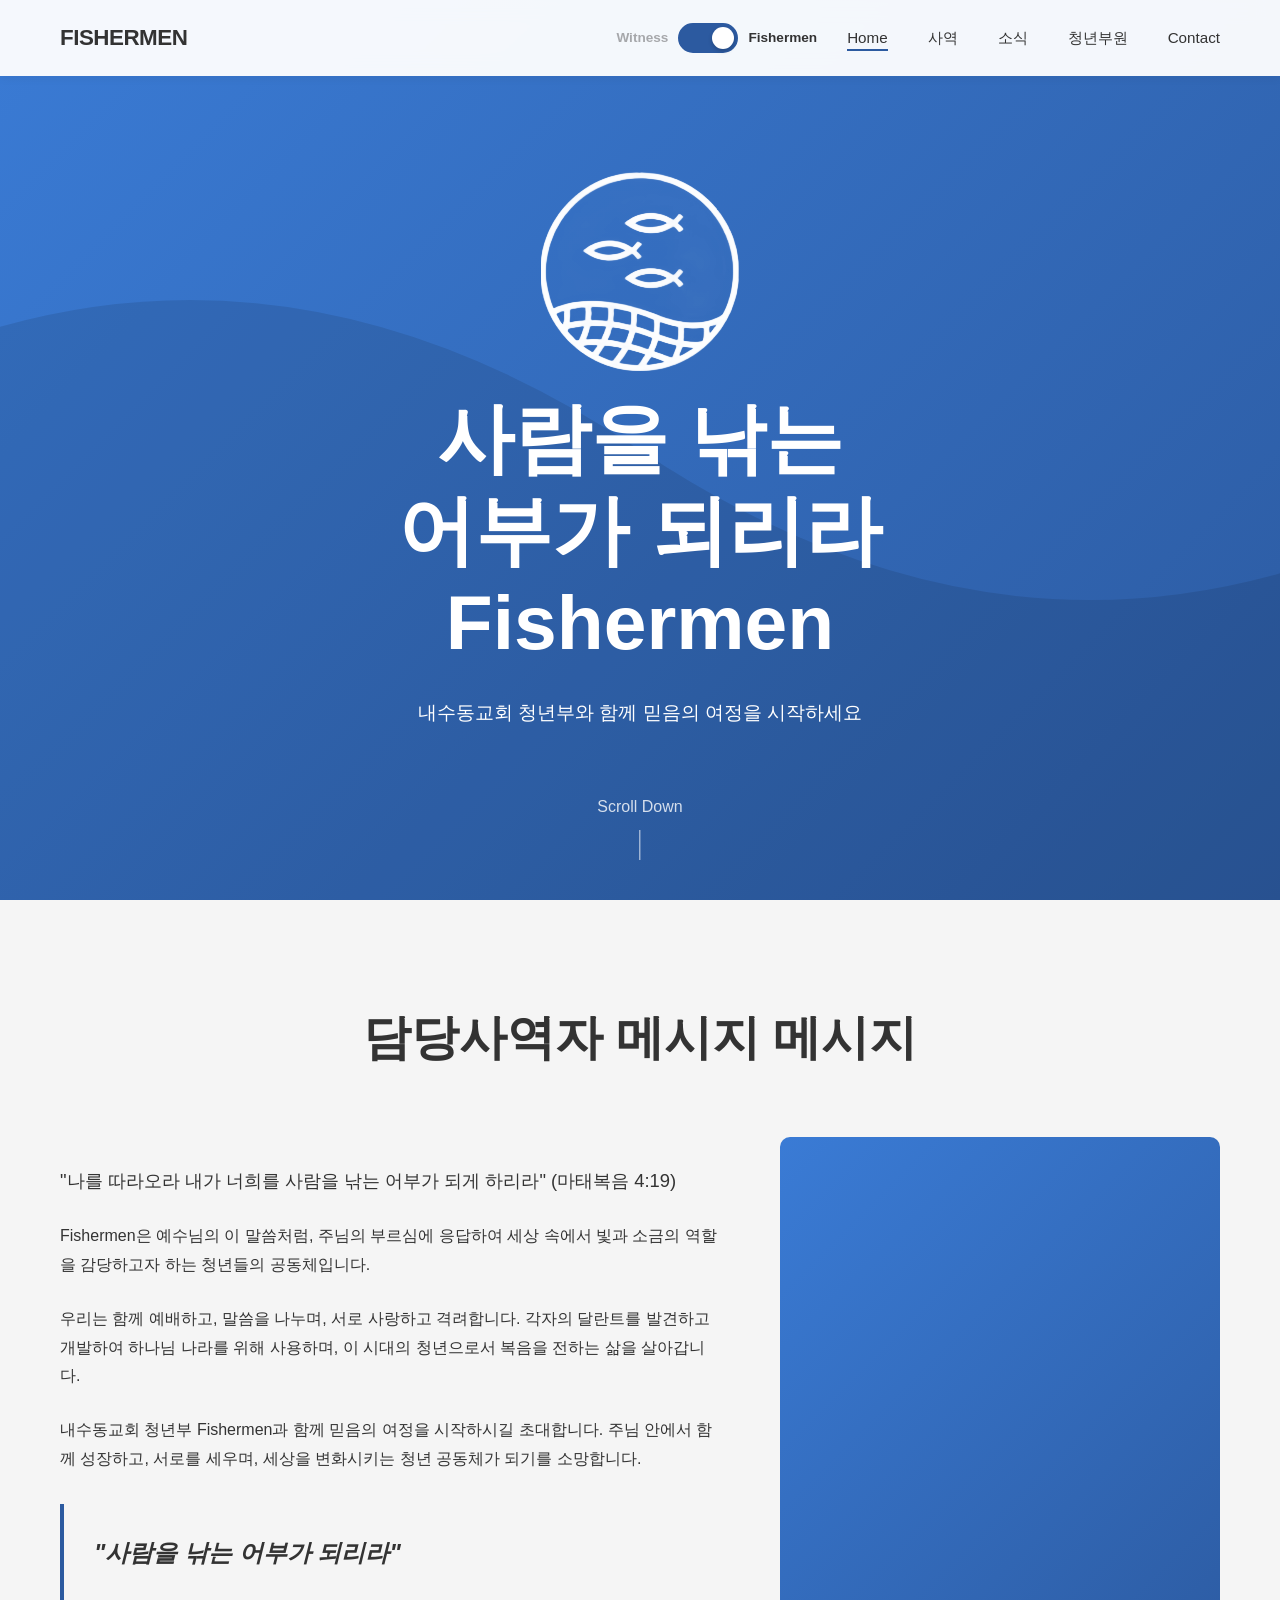
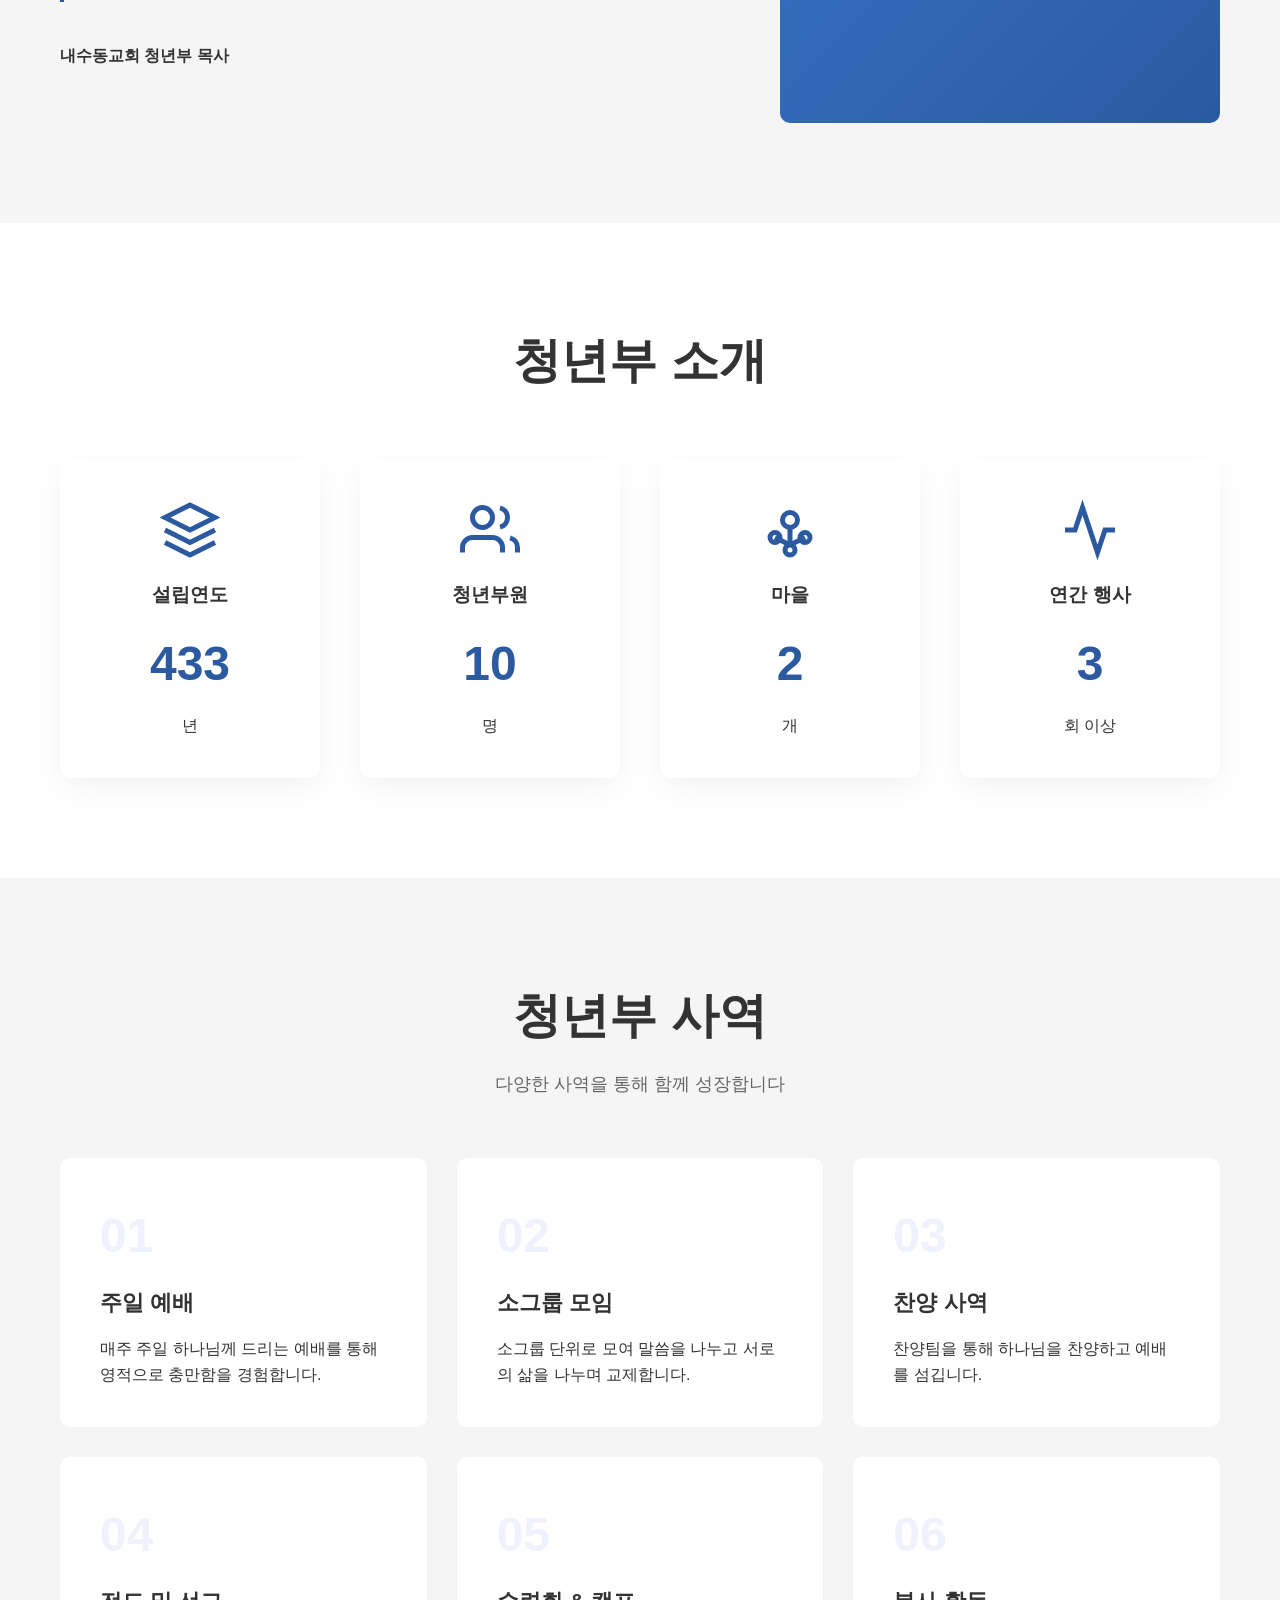
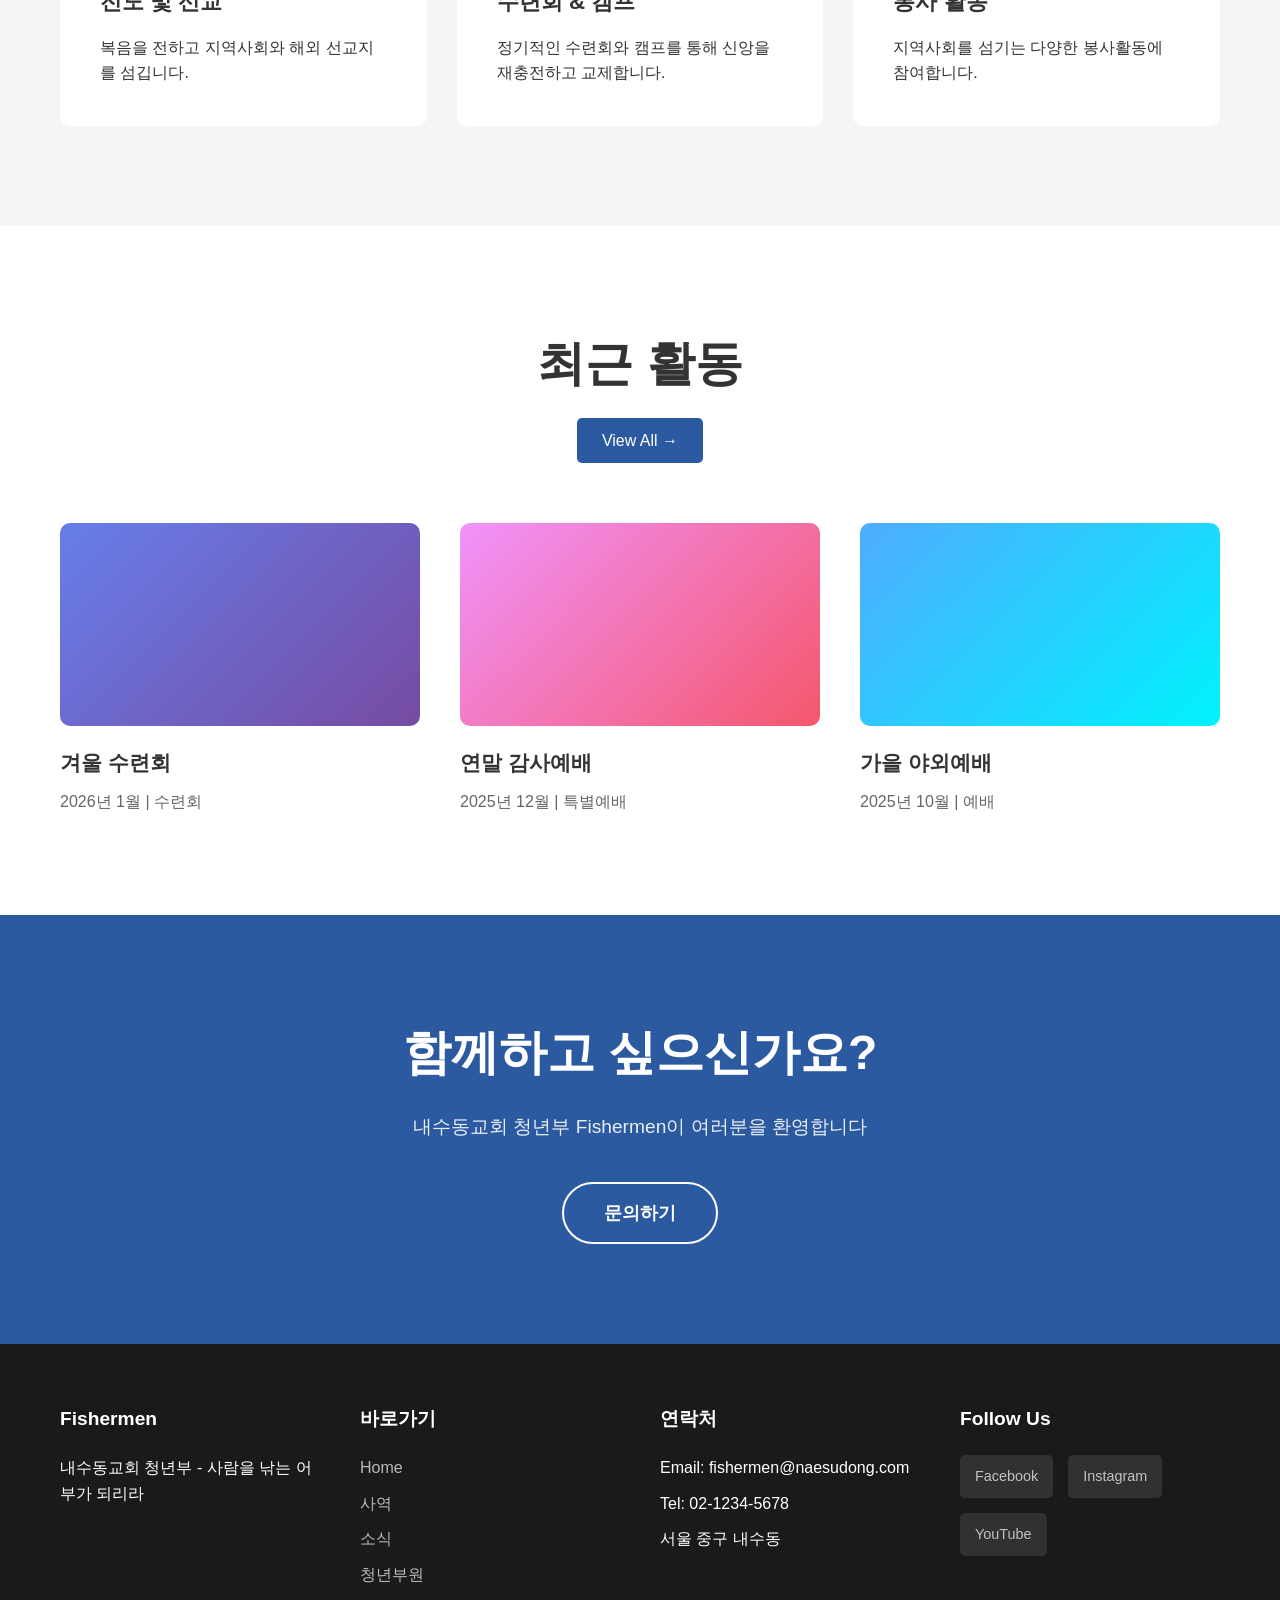
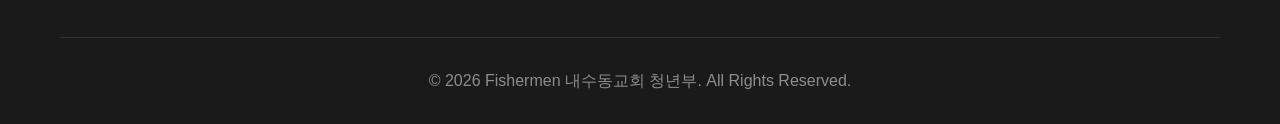
==== index.html @ b2e41f62 "udpate 부장->목사" ====
<!DOCTYPE html>
<html lang="ko">
<head>
    <meta charset="UTF-8">
    <meta name="viewport" content="width=device-width, initial-scale=1.0">
    <title>Fishermen - 내수동교회 청년부</title>
    <link rel="stylesheet" href="css/common.css">
    <link rel="stylesheet" href="css/home.css">
</head>
<body>
    <!-- Navigation -->
    <nav class="navbar">
        <div class="container">
            <div class="logo">
                <a href="/" class="logo-text">FISHERMEN</a>
            </div>
            <div class="group-toggle">
                <span class="toggle-label witness-label">Witness</span>
                <div class="toggle-switch" id="groupToggle">
                    <div class="toggle-slider"></div>
                </div>
                <span class="toggle-label fishermen-label">Fishermen</span>
            </div>
            <ul class="nav-menu">
                <li><a href="/" class="active">Home</a></li>
                <li><a href="/work/">사역</a></li>
                <li><a href="/news/">소식</a></li>
                <li><a href="/people/">청년부원</a></li>
                <li><a href="#contact">Contact</a></li>
            </ul>
            <div class="hamburger">
                <span></span>
                <span></span>
                <span></span>
            </div>
        </div>
    </nav>

    <!-- Hero Section -->
    <section class="hero">
        <div class="hero-content">
            <h1 class="hero-title">
                <span class="line"><img src="./images/fishermen.png" alt="Fishermen Logo"></span>
                <span class="line">사람을 낚는</span>
                <span class="line">어부가 되리라</span>
                <span class="line">Fishermen</span>
            </h1>
            <p class="hero-subtitle">내수동교회 청년부와 함께 믿음의 여정을 시작하세요</p>
        </div>
        <div class="scroll-indicator">
            <span>Scroll Down</span>
            <div class="scroll-line"></div>
        </div>
    </section>

    <!-- CEO Message Section -->
    <section class="ceo-message">
        <div class="container">
            <div class="section-header">
                <h2>담당사역자 메시지</h2>
            </div>
            <div class="ceo-content">
                <div class="ceo-text">
                    <p class="large-text">
                        "나를 따라오라 내가 너희를 사람을 낚는 어부가 되게 하리라" (마태복음 4:19)
                    </p>
                    <p>
                        Fishermen은 예수님의 이 말씀처럼, 주님의 부르심에 응답하여
                        세상 속에서 빛과 소금의 역할을 감당하고자 하는 청년들의 공동체입니다.
                    </p>
                    <p>
                        우리는 함께 예배하고, 말씀을 나누며, 서로 사랑하고 격려합니다.
                        각자의 달란트를 발견하고 개발하여 하나님 나라를 위해 사용하며,
                        이 시대의 청년으로서 복음을 전하는 삶을 살아갑니다.
                    </p>
                    <p>
                        내수동교회 청년부 Fishermen과 함께 믿음의 여정을 시작하시길 초대합니다.
                        주님 안에서 함께 성장하고, 서로를 세우며, 세상을 변화시키는 
                        청년 공동체가 되기를 소망합니다.
                    </p>
                    <blockquote>
                        "사람을 낚는 어부가 되리라"
                    </blockquote>
                    <div class="ceo-signature">
                        <p><strong>내수동교회 청년부 목사</strong></p>
                    </div>
                </div>
                <div class="ceo-image">
                    <div class="image-placeholder"></div>
                </div>
            </div>
        </div>
    </section>

    <!-- Company Info Section -->
    <section class="company-info">
        <div class="container">
            <div class="section-header">
                <h2>청년부 소개</h2>
            </div>
            <div class="info-grid">
                <div class="info-card">
                    <div class="info-icon">
                        <svg viewBox="0 0 24 24" fill="none" stroke="currentColor" stroke-width="2">
                            <path d="M12 2L2 7l10 5 10-5-10-5z"/>
                            <path d="M2 17l10 5 10-5M2 12l10 5 10-5"/>
                        </svg>
                    </div>
                    <h3>설립연도</h3>
                    <p class="big-number" data-stat="year">2010</p>
                    <p>년</p>
                </div>
                <div class="info-card">
                    <div class="info-icon">
                        <svg viewBox="0 0 24 24" fill="none" stroke="currentColor" stroke-width="2">
                            <path d="M17 21v-2a4 4 0 0 0-4-4H5a4 4 0 0 0-4 4v2"/>
                            <circle cx="9" cy="7" r="4"/>
                            <path d="M23 21v-2a4 4 0 0 0-3-3.87M16 3.13a4 4 0 0 1 0 7.75"/>
                        </svg>
                    </div>
                    <h3 data-stat="member-title">청년부원</h3>
                    <p class="big-number" data-stat="members">45</p>
                    <p>명</p>
                </div>
                <div class="info-card">
                    <div class="info-icon">
                        <svg viewBox="0 0 24 24" fill="none" stroke="currentColor" stroke-width="2">
                            <circle cx="12" cy="8" r="3"/>
                            <circle cx="6" cy="15" r="2"/>
                            <circle cx="18" cy="15" r="2"/>
                            <circle cx="12" cy="20" r="2"/>
                            <line x1="12" y1="11" x2="12" y2="18"/>
                            <line x1="12" y1="18" x2="6" y2="15"/>
                            <line x1="12" y1="18" x2="18" y2="15"/>
                        </svg>
                    </div>
                    <h3>마을</h3>
                    <p class="big-number" data-stat="groups">6</p>
                    <p>개</p>
                </div>
                <div class="info-card">
                    <div class="info-icon">
                        <svg viewBox="0 0 24 24" fill="none" stroke="currentColor" stroke-width="2">
                            <polyline points="22 12 18 12 15 21 9 3 6 12 2 12"/>
                        </svg>
                    </div>
                    <h3>연간 행사</h3>
                    <p class="big-number" data-stat="events">12</p>
                    <p>회 이상</p>
                </div>
            </div>
        </div>
    </section>

    <!-- Business Areas Section -->
    <section class="business-areas">
        <div class="container">
            <div class="section-header">
                <h2>청년부 사역</h2>
                <p>다양한 사역을 통해 함께 성장합니다</p>
            </div>
            <div class="business-grid">
                <div class="business-card">
                    <div class="business-number">01</div>
                    <h3>주일 예배</h3>
                    <p>매주 주일 하나님께 드리는 예배를 통해 영적으로 충만함을 경험합니다.</p>
                </div>
                <div class="business-card">
                    <div class="business-number">02</div>
                    <h3>소그룹 모임</h3>
                    <p>소그룹 단위로 모여 말씀을 나누고 서로의 삶을 나누며 교제합니다.</p>
                </div>
                <div class="business-card">
                    <div class="business-number">03</div>
                    <h3>찬양 사역</h3>
                    <p>찬양팀을 통해 하나님을 찬양하고 예배를 섬깁니다.</p>
                </div>
                <div class="business-card">
                    <div class="business-number">04</div>
                    <h3>전도 및 선교</h3>
                    <p>복음을 전하고 지역사회와 해외 선교지를 섬깁니다.</p>
                </div>
                <div class="business-card">
                    <div class="business-number">05</div>
                    <h3>수련회 & 캠프</h3>
                    <p>정기적인 수련회와 캠프를 통해 신앙을 재충전하고 교제합니다.</p>
                </div>
                <div class="business-card">
                    <div class="business-number">06</div>
                    <h3>봉사 활동</h3>
                    <p>지역사회를 섬기는 다양한 봉사활동에 참여합니다.</p>
                </div>
            </div>
        </div>
    </section>

    <!-- Featured Work Section -->
    <section class="featured-work">
        <div class="container">
            <div class="section-header">
                <h2>최근 활동</h2>
                <a href="/work/" class="view-all">View All →</a>
            </div>
            <div class="work-grid">
                <div class="work-item">
                    <div class="work-image"></div>
                    <div class="work-info">
                        <h3>겨울 수련회</h3>
                        <p>2026년 1월 | 수련회</p>
                    </div>
                </div>
                <div class="work-item">
                    <div class="work-image"></div>
                    <div class="work-info">
                        <h3>연말 감사예배</h3>
                        <p>2025년 12월 | 특별예배</p>
                    </div>
                </div>
                <div class="work-item">
                    <div class="work-image"></div>
                    <div class="work-info">
                        <h3>가을 야외예배</h3>
                        <p>2025년 10월 | 예배</p>
                    </div>
                </div>
            </div>
        </div>
    </section>

    <!-- Contact Section -->
    <section class="contact" id="contact">
        <div class="container">
            <div class="contact-content">
                <h2>함께하고 싶으신가요?</h2>
                <p>내수동교회 청년부 Fishermen이 여러분을 환영합니다</p>
                <a href="mailto:fishermen@naesudong.com" class="btn-primary">문의하기</a>
            </div>
        </div>
    </section>

    <!-- Footer -->
    <footer class="footer">
        <div class="container">
            <div class="footer-content">
                <div class="footer-col">
                    <h4>Fishermen</h4>
                    <p>내수동교회 청년부 - 사람을 낚는 어부가 되리라</p>
                </div>
                <div class="footer-col">
                    <h4>바로가기</h4>
                    <ul>
                        <li><a href="/">Home</a></li>
                        <li><a href="/work/">사역</a></li>
                        <li><a href="/news/">소식</a></li>
                        <li><a href="/people/">청년부원</a></li>
                    </ul>
                </div>
                <div class="footer-col">
                    <h4>연락처</h4>
                    <ul>
                        <li>Email: fishermen@naesudong.com</li>
                        <li>Tel: 02-1234-5678</li>
                        <li>서울 중구 내수동</li>
                    </ul>
                </div>
                <div class="footer-col">
                    <h4>Follow Us</h4>
                    <div class="social-links">
                        <a href="#">Facebook</a>
                        <a href="#">Instagram</a>
                        <a href="#">YouTube</a>
                    </div>
                </div>
            </div>
            <div class="footer-bottom">
                <p>&copy; 2026 Fishermen 내수동교회 청년부. All Rights Reserved.</p>
            </div>
        </div>
    </footer>

    <!-- Common JavaScript for all pages -->
    <script src="js/common.js"></script>
    <!-- Home page specific JavaScript -->
    <script src="js/home.js"></script>
</body>
</html>
---- css/common.css ----
/* ===========================
   Common Styles for All Pages
   모든 페이지에서 공통으로 사용되는 스타일
   =========================== */

/* ===========================
   Reset & Base Styles
   =========================== */
* {
    margin: 0;
    padding: 0;
    box-sizing: border-box;
}

:root {
    --primary-color: #2c5aa0;
    --secondary-color: #fff;
    --accent-color: #2c5aa0;
    --text-color: #333;
    --light-gray: #f5f5f5;
    --medium-gray: #999;
    --dark-gray: #666;
    --transition: all 0.3s cubic-bezier(0.4, 0, 0.2, 1);
}

/* Witness Theme Colors */
body.witness-theme {
    --primary-color: #00b8a9;
    --accent-color: #00b8a9;
}

body.witness-theme .toggle-switch {
    border-color: #00b8a9;
}

body.witness-theme .toggle-switch.active {
    background: #00b8a9;
}

html {
    scroll-behavior: smooth;
    font-size: 16px;
}

body {
    font-family: -apple-system, BlinkMacSystemFont, 'Segoe UI', 'Noto Sans KR', sans-serif;
    line-height: 1.6;
    color: var(--text-color);
    overflow-x: hidden;
}

a {
    text-decoration: none;
    color: inherit;
    transition: var(--transition);
}

img {
    max-width: 100%;
    width: 100%;
    display: block;
}

.container {
    max-width: 1200px;
    margin: 0 auto;
    padding: 0 20px;
}

/* ===========================
   Navigation
   =========================== */
.navbar {
    position: fixed;
    top: 0;
    left: 0;
    right: 0;
    background: rgba(255, 255, 255, 0.95);
    backdrop-filter: blur(10px);
    z-index: 1000;
    padding: 20px 0;
    box-shadow: 0 2px 10px rgba(0, 0, 0, 0.05);
    transition: var(--transition);
}

.navbar.scrolled {
    padding: 15px 0;
    box-shadow: 0 2px 20px rgba(0, 0, 0, 0.1);
}

.navbar .container {
    display: flex;
    justify-content: space-between;
    align-items: center;
}

/* Toggle Switch */
.group-toggle {
    display: flex;
    align-items: center;
    gap: 10px;
    margin-left: auto;
    margin-right: 30px;
}

.toggle-switch {
    position: relative;
    width: 60px;
    height: 30px;
    background: var(--light-gray);
    border-radius: 15px;
    cursor: pointer;
    transition: var(--transition);
    border: 2px solid var(--accent-color);
}

.toggle-switch.active {
    background: var(--accent-color);
}

.toggle-slider {
    position: absolute;
    top: 2px;
    left: 2px;
    width: 22px;
    height: 22px;
    background: white;
    border-radius: 50%;
    transition: var(--transition);
    box-shadow: 0 2px 4px rgba(0,0,0,0.2);
}

.toggle-switch.active .toggle-slider {
    transform: translateX(30px);
}

.toggle-label {
    font-size: 0.85rem;
    font-weight: 600;
    color: var(--text-color);
    white-space: nowrap;
}

.toggle-label.inactive {
    opacity: 0.4;
}

.logo a {
    font-size: 1.4rem;
    font-weight: 700;
    letter-spacing: -0.5px;
}

.nav-menu {
    display: flex;
    list-style: none;
    gap: 40px;
}

.nav-menu a {
    font-size: 0.95rem;
    font-weight: 500;
    position: relative;
}

.nav-menu a::after {
    content: '';
    position: absolute;
    bottom: -5px;
    left: 0;
    width: 0;
    height: 2px;
    background: var(--accent-color);
    transition: width 0.3s ease;
}

.nav-menu a:hover::after,
.nav-menu a.active::after {
    width: 100%;
}

.hamburger {
    display: none;
    flex-direction: column;
    cursor: pointer;
    gap: 5px;
}

.hamburger span {
    width: 25px;
    height: 2px;
    background: var(--primary-color);
    transition: var(--transition);
}

/* ===========================
   Common Section Styles
   =========================== */
section {
    padding: 100px 0;
}

.section-header {
    text-align: center;
    margin-bottom: 60px;
}

.section-header h2 {
    font-size: clamp(2rem, 4vw, 3rem);
    margin-bottom: 15px;
    font-weight: 700;
}

.section-header p {
    font-size: 1.1rem;
    color: var(--dark-gray);
}

/* Page Header (Subpages) */
.page-header {
    padding-top: 150px;
    padding-bottom: 80px;
    background: linear-gradient(135deg, #3a7bd5 0%, #2c5aa0 100%);
    color: white;
    text-align: center;
}

/* Witness Theme */
body.witness-theme .page-header {
    background: linear-gradient(135deg, #00d4c8 0%, #00b8a9 100%);
}

.page-header h1 {
    font-size: clamp(2.5rem, 5vw, 4rem);
    margin-bottom: 20px;
}

.page-header p {
    font-size: 1.2rem;
    opacity: 0.9;
}

/* ===========================
   Footer
   =========================== */
.footer {
    background: #1a1a1a;
    color: white;
    padding: 60px 0 30px;
}

.footer-content {
    display: grid;
    grid-template-columns: repeat(auto-fit, minmax(200px, 1fr));
    gap: 40px;
    margin-bottom: 40px;
}

.footer-col h4 {
    font-size: 1.2rem;
    margin-bottom: 20px;
}

.footer-col ul {
    list-style: none;
}

.footer-col ul li {
    margin-bottom: 10px;
}

.footer-col a {
    color: rgba(255, 255, 255, 0.7);
}

.footer-col a:hover {
    color: white;
}

.social-links {
    display: flex;
    gap: 15px;
    flex-wrap: wrap;
}

.social-links a {
    padding: 10px 15px;
    background: rgba(255, 255, 255, 0.1);
    border-radius: 5px;
    font-size: 0.9rem;
}

.social-links a:hover {
    background: var(--accent-color);
}

.footer-bottom {
    text-align: center;
    padding-top: 30px;
    border-top: 1px solid rgba(255, 255, 255, 0.1);
    color: rgba(255, 255, 255, 0.5);
}

/* ===========================
   Common Components
   =========================== */
.btn-primary {
    display: inline-block;
    padding: 15px 40px;
    background: var(--accent-color);
    color: white;
    border-radius: 50px;
    font-weight: 600;
    font-size: 1.1rem;
    transition: var(--transition);
    border: 2px solid white;
}

.btn-primary:hover {
    background: white;
    color: var(--primary-color);
    transform: translateY(-3px);
    box-shadow: 0 10px 30px rgba(255, 107, 53, 0.3);
}

.view-all {
    display: inline-block;
    padding: 10px 25px;
    background: var(--primary-color);
    color: white;
    border-radius: 5px;
    font-weight: 500;
    transition: var(--transition);
}

.view-all:hover {
    background: var(--accent-color);
}

/* Filter Buttons */
.filter-btn {
    padding: 10px 25px;
    background: white;
    border: 2px solid transparent;
    border-radius: 50px;
    cursor: pointer;
    font-weight: 500;
    transition: var(--transition);
}

.filter-btn:hover,
.filter-btn.active {
    background: var(--primary-color);
    color: white;
}

/* Newsletter */
.newsletter {
    background: var(--primary-color);
    color: white;
    padding: 80px 0;
    text-align: center;
}

.newsletter-content h2 {
    font-size: 2.5rem;
    margin-bottom: 15px;
}

.newsletter-content p {
    font-size: 1.1rem;
    margin-bottom: 40px;
    opacity: 0.9;
}

.newsletter-form {
    display: flex;
    max-width: 600px;
    margin: 0 auto;
    gap: 15px;
}

.newsletter-form input {
    flex: 1;
    padding: 15px 25px;
    border: none;
    border-radius: 50px;
    font-size: 1rem;
}

.newsletter-form button {
    padding: 15px 40px;
    background: var(--accent-color);
    color: white;
    border: none;
    border-radius: 50px;
    font-weight: 600;
    cursor: pointer;
    transition: var(--transition);
}

.newsletter-form button:hover {
    background: white;
    color: var(--primary-color);
}

/* ===========================
   Responsive Design
   =========================== */
@media (max-width: 968px) {
    .group-toggle {
        margin-right: 10px;
        gap: 5px;
    }
    
    .toggle-label {
        font-size: 0.75rem;
    }
    
    .toggle-switch {
        width: 50px;
        height: 26px;
    }
    
    .toggle-slider {
        width: 18px;
        height: 18px;
    }
    
    .toggle-switch.active .toggle-slider {
        transform: translateX(24px);
    }
    
    .nav-menu {
        position: fixed;
        left: -100%;
        top: 70px;
        flex-direction: column;
        background: white;
        width: 100%;
        text-align: center;
        transition: left 0.3s, top 0.3s;
        box-shadow: 0 10px 27px rgba(0, 0, 0, 0.05);
        padding: 40px 0;
    }
    
    /* navbar가 scrolled 상태일 때 nav-menu 위치 조정 */
    .navbar.scrolled .nav-menu {
        top: 60px;
    }

    .nav-menu.active {
        left: 0;
    }

    .hamburger {
        display: flex;
    }

    .newsletter-form {
        flex-direction: column;
    }
}

@media (max-width: 640px) {
    section {
        padding: 60px 0;
    }

    .section-header h2 {
        font-size: 2rem;
    }
}

/* ===========================
   Animations
   =========================== */
@keyframes fadeIn {
    from {
        opacity: 0;
    }
    to {
        opacity: 1;
    }
}

.fade-in {
    animation: fadeIn 0.6s ease;
}

/* Smooth Scrolling Effects */
.scroll-reveal {
    opacity: 0;
    transform: translateY(30px);
}

.scroll-reveal.active {
    opacity: 1;
    transform: translateY(0);
}
---- css/home.css ----
/* ===========================
   Home Page Styles (index.html)
   메인 페이지 전용 스타일
   =========================== */

/* ===========================
   Hero Section
   =========================== */
.hero {
    height: 100vh;
    display: flex;
    flex-direction: column;
    justify-content: center;
    align-items: center;
    text-align: center;
    background: linear-gradient(135deg, #3a7bd5 0%, #2c5aa0 100%);
    color: white;
    position: relative;
    overflow: hidden;
    z-index: 1;
}

/* Witness Theme Hero */
body.witness-theme .hero {
    background: linear-gradient(135deg, #00d4c8 0%, #00b8a9 100%);
}

.hero::before {
    content: '';
    position: absolute;
    top: 0;
    left: 0;
    right: 0;
    bottom: 0;
    background: url('data:image/svg+xml,<svg xmlns="http://www.w3.org/2000/svg" viewBox="0 0 1200 600"><path d="M0,300 Q300,100 600,300 T1200,300 L1200,600 L0,600 Z" fill="rgba(0,0,0,0.1)"/></svg>') no-repeat bottom;
    background-size: cover;
}

.hero-content {
    position: relative;
    z-index: 1;
    max-width: 1000px;
    padding: 0 20px;
}

.hero-title {
    font-size: clamp(2.5rem, 6vw, 5rem);
    font-weight: 700;
    line-height: 1.2;
    margin-bottom: 30px;
}

.hero-title .line {
    display: block;
    opacity: 0;
    transform: translateY(30px);
    animation: fadeInUp 0.8s ease forwards;
}

.hero-title .line:nth-child(1) {
    animation-delay: 0.2s;
}

.hero-title .line:nth-child(2) {
    animation-delay: 0.4s;
}

.hero-title .line:nth-child(3) {
    animation-delay: 0.6s;
}

@keyframes fadeInUp {
    to {
        opacity: 1;
        transform: translateY(0);
    }
}

.hero-subtitle {
    font-size: 1.2rem;
    opacity: 0.9;
    animation: fadeInUp 0.8s ease 0.8s forwards;
    opacity: 0;
}

.scroll-indicator {
    position: absolute;
    bottom: 40px;
    left: 50%;
    transform: translateX(-50%);
    display: flex;
    flex-direction: column;
    align-items: center;
    gap: 10px;
    color: white;
    opacity: 0.8;
    animation: bounce 2s infinite;
}

@keyframes bounce {
    0%, 20%, 50%, 80%, 100% {
        transform: translateX(-50%) translateY(0);
    }
    40% {
        transform: translateX(-50%) translateY(-10px);
    }
    60% {
        transform: translateX(-50%) translateY(-5px);
    }
}

.scroll-line {
    width: 1px;
    height: 30px;
    background: white;
}

/* ===========================
   CEO Message Section
   =========================== */
.ceo-message {
    background: var(--light-gray);
}

.ceo-content {
    display: grid;
    grid-template-columns: 1.5fr 1fr;
    gap: 60px;
    align-items: center;
}

.ceo-text p {
    margin-bottom: 25px;
    line-height: 1.8;
}

.large-text {
    font-size: 1.15rem;
    font-weight: 500;
    line-height: 1.8;
}

blockquote {
    font-size: 1.5rem;
    font-weight: 600;
    font-style: italic;
    padding: 30px 0;
    margin: 30px 0;
    border-left: 4px solid var(--accent-color);
    padding-left: 30px;
}

.ceo-signature {
    margin-top: 40px;
}

.ceo-image .image-placeholder {
    width: 100%;
    aspect-ratio: 3/4;
    background: linear-gradient(135deg, #3a7bd5 0%, #2c5aa0 100%);
    border-radius: 10px;
}

/* Witness Theme */
body.witness-theme .ceo-image .image-placeholder {
    background: linear-gradient(135deg, #00d4c8 0%, #00b8a9 100%);
}

body.witness-theme .work-image {
    background: linear-gradient(135deg, #00d4c8 0%, #00b8a9 100%);
}

/* ===========================
   Company Info Section
   =========================== */
.info-grid {
    display: grid;
    grid-template-columns: repeat(auto-fit, minmax(250px, 1fr));
    gap: 40px;
}

.info-card {
    text-align: center;
    padding: 40px 30px;
    background: white;
    border-radius: 10px;
    box-shadow: 0 10px 30px rgba(0, 0, 0, 0.05);
}

.info-card:hover {
    transform: translateY(-10px);
    box-shadow: 0 20px 40px rgba(0, 0, 0, 0.1);
}

.info-icon {
    width: 60px;
    height: 60px;
    margin: 0 auto 20px;
    color: var(--accent-color);
}

.info-card h3 {
    font-size: 1.2rem;
    margin-bottom: 15px;
}

.big-number {
    font-size: 3rem;
    font-weight: 700;
    color: var(--accent-color);
    margin: 10px 0;
}

/* ===========================
   Business Areas Section
   =========================== */
.business-areas {
    background: var(--light-gray);
}

.business-grid {
    display: grid;
    grid-template-columns: repeat(auto-fit, minmax(300px, 1fr));
    gap: 30px;
}

.business-card {
    background: white;
    padding: 40px;
    border-radius: 10px;
    position: relative;
    overflow: hidden;
}

.business-card::before {
    content: '';
    position: absolute;
    top: 0;
    left: 0;
    width: 4px;
    height: 0;
    background: var(--accent-color);
    transition: height 0.3s ease;
}

.business-card:hover::before {
    height: 100%;
}

.business-card:hover {
    transform: translateX(10px);
}

.business-number {
    font-size: 3rem;
    font-weight: 700;
    color: rgba(102, 126, 234, 0.1);
    margin-bottom: 10px;
}

.business-card h3 {
    font-size: 1.4rem;
    margin-bottom: 15px;
}

/* ===========================
   Featured Work Section
   =========================== */
.featured-work {
    background: white;
}

.work-grid {
    display: grid;
    grid-template-columns: repeat(auto-fit, minmax(350px, 1fr));
    gap: 40px;
}

.work-item {
    cursor: pointer;
    transition: var(--transition);
}

.work-item:hover {
    transform: translateY(-10px);
}

.work-image {
    width: 100%;
    aspect-ratio: 16/9;
    background: linear-gradient(135deg, #3a7bd5 0%, #2c5aa0 100%);
    border-radius: 10px;
    margin-bottom: 20px;
}

.work-info h3 {
    font-size: 1.3rem;
    margin-bottom: 10px;
}

.work-info p {
    color: var(--dark-gray);
}

/* ===========================
   Contact Section
   =========================== */
.contact {
    background: var(--primary-color);
    color: white;
    text-align: center;
}

/* Witness Theme */
body.witness-theme .contact {
    background: linear-gradient(135deg, #00d4c8 0%, #00b8a9 100%);
}

.contact-content h2 {
    font-size: 3rem;
    margin-bottom: 20px;
}

.contact-content p {
    font-size: 1.2rem;
    margin-bottom: 40px;
    opacity: 0.9;
}

/* ===========================
   Responsive Design
   =========================== */
@media (max-width: 968px) {
    .ceo-content {
        grid-template-columns: 1fr;
    }

    .hero-title {
        font-size: 2.5rem;
    }

    .business-grid,
    .work-grid {
        grid-template-columns: 1fr;
    }
}

@media (max-width: 640px) {
    .info-grid {
        grid-template-columns: 1fr;
    }
}
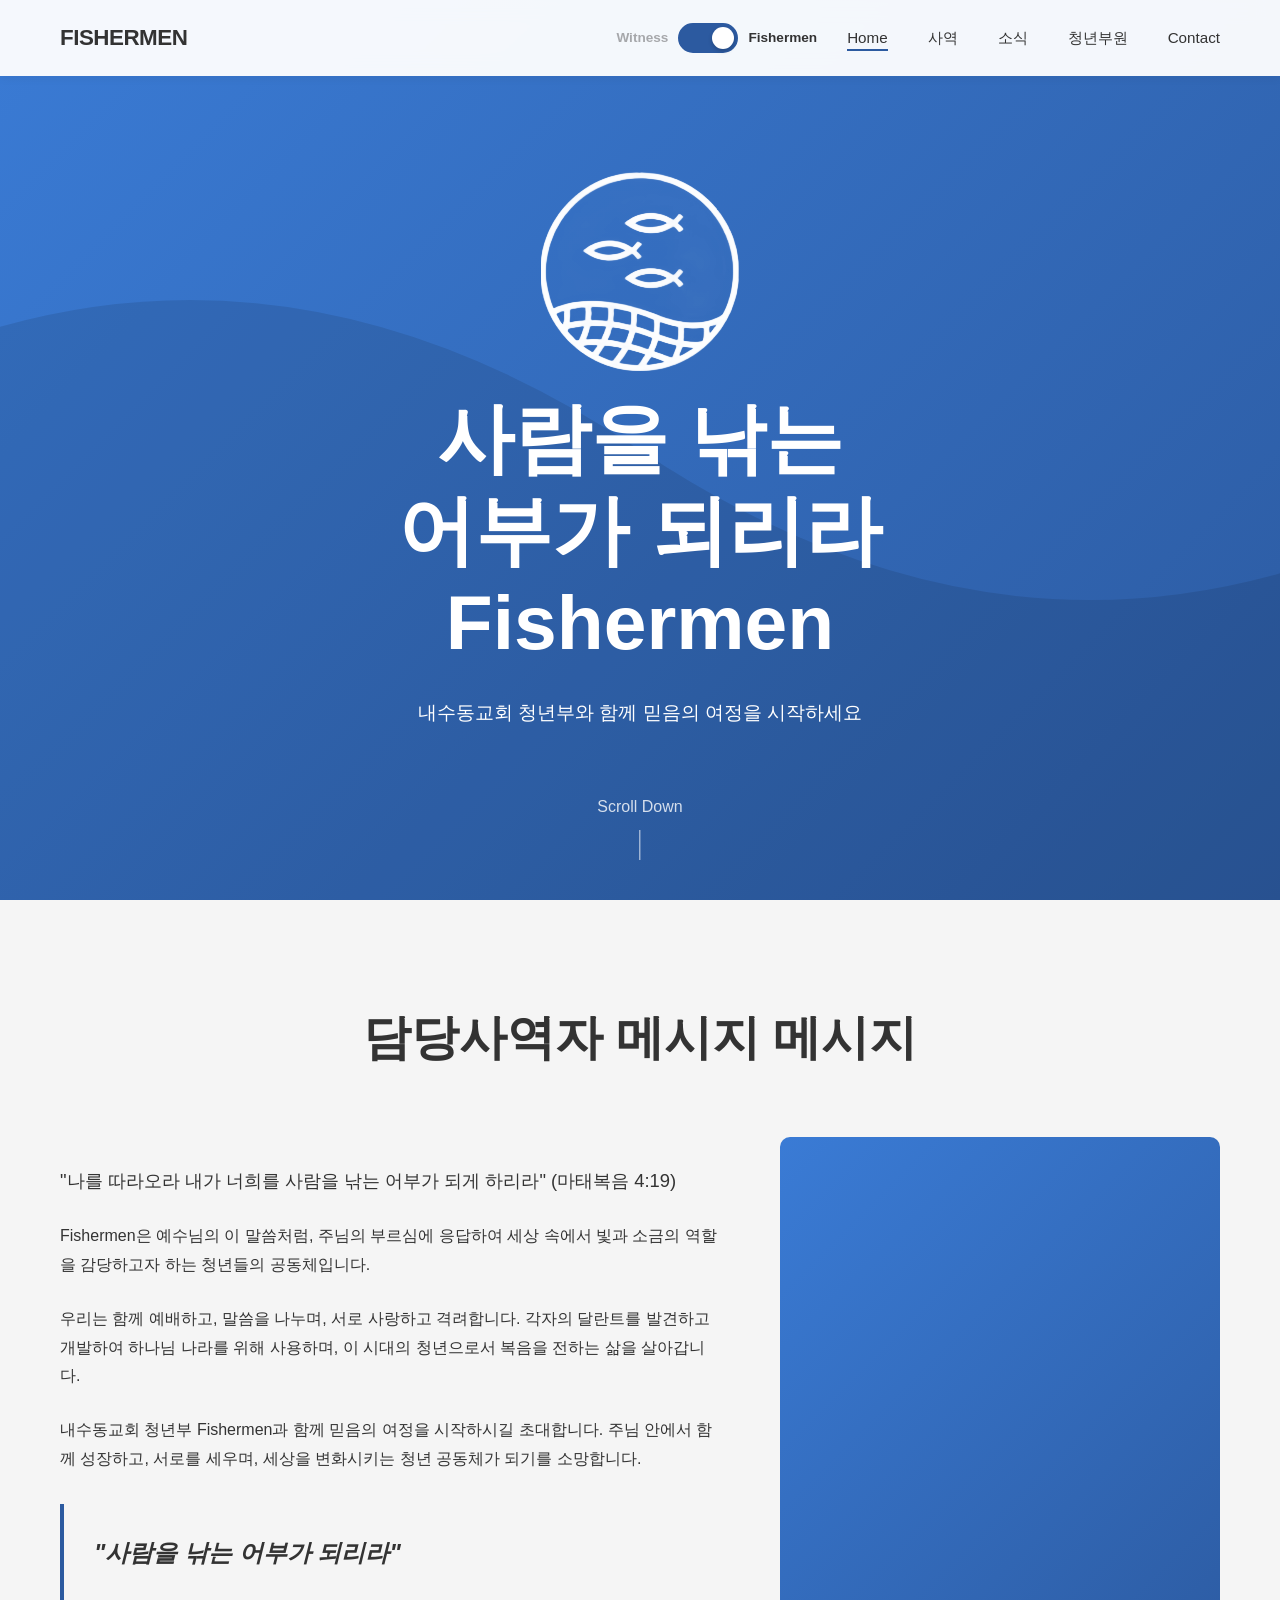
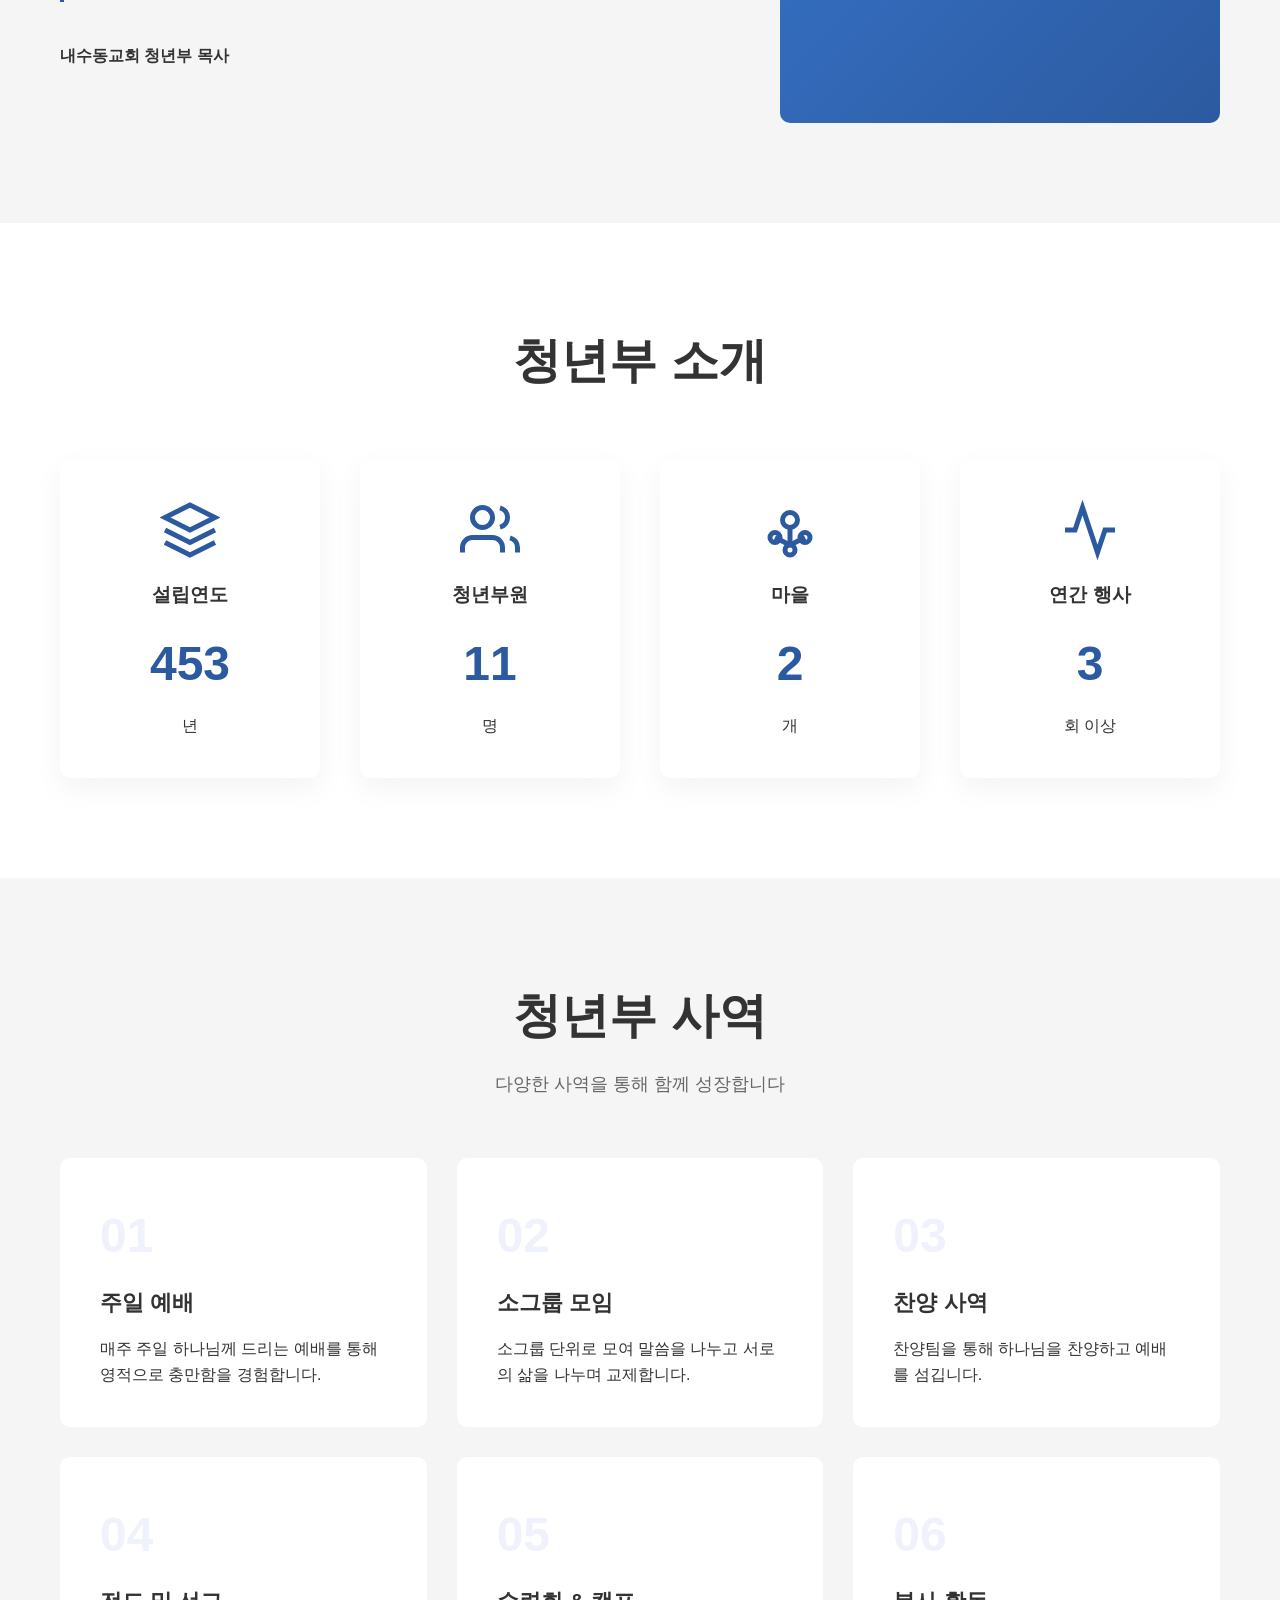
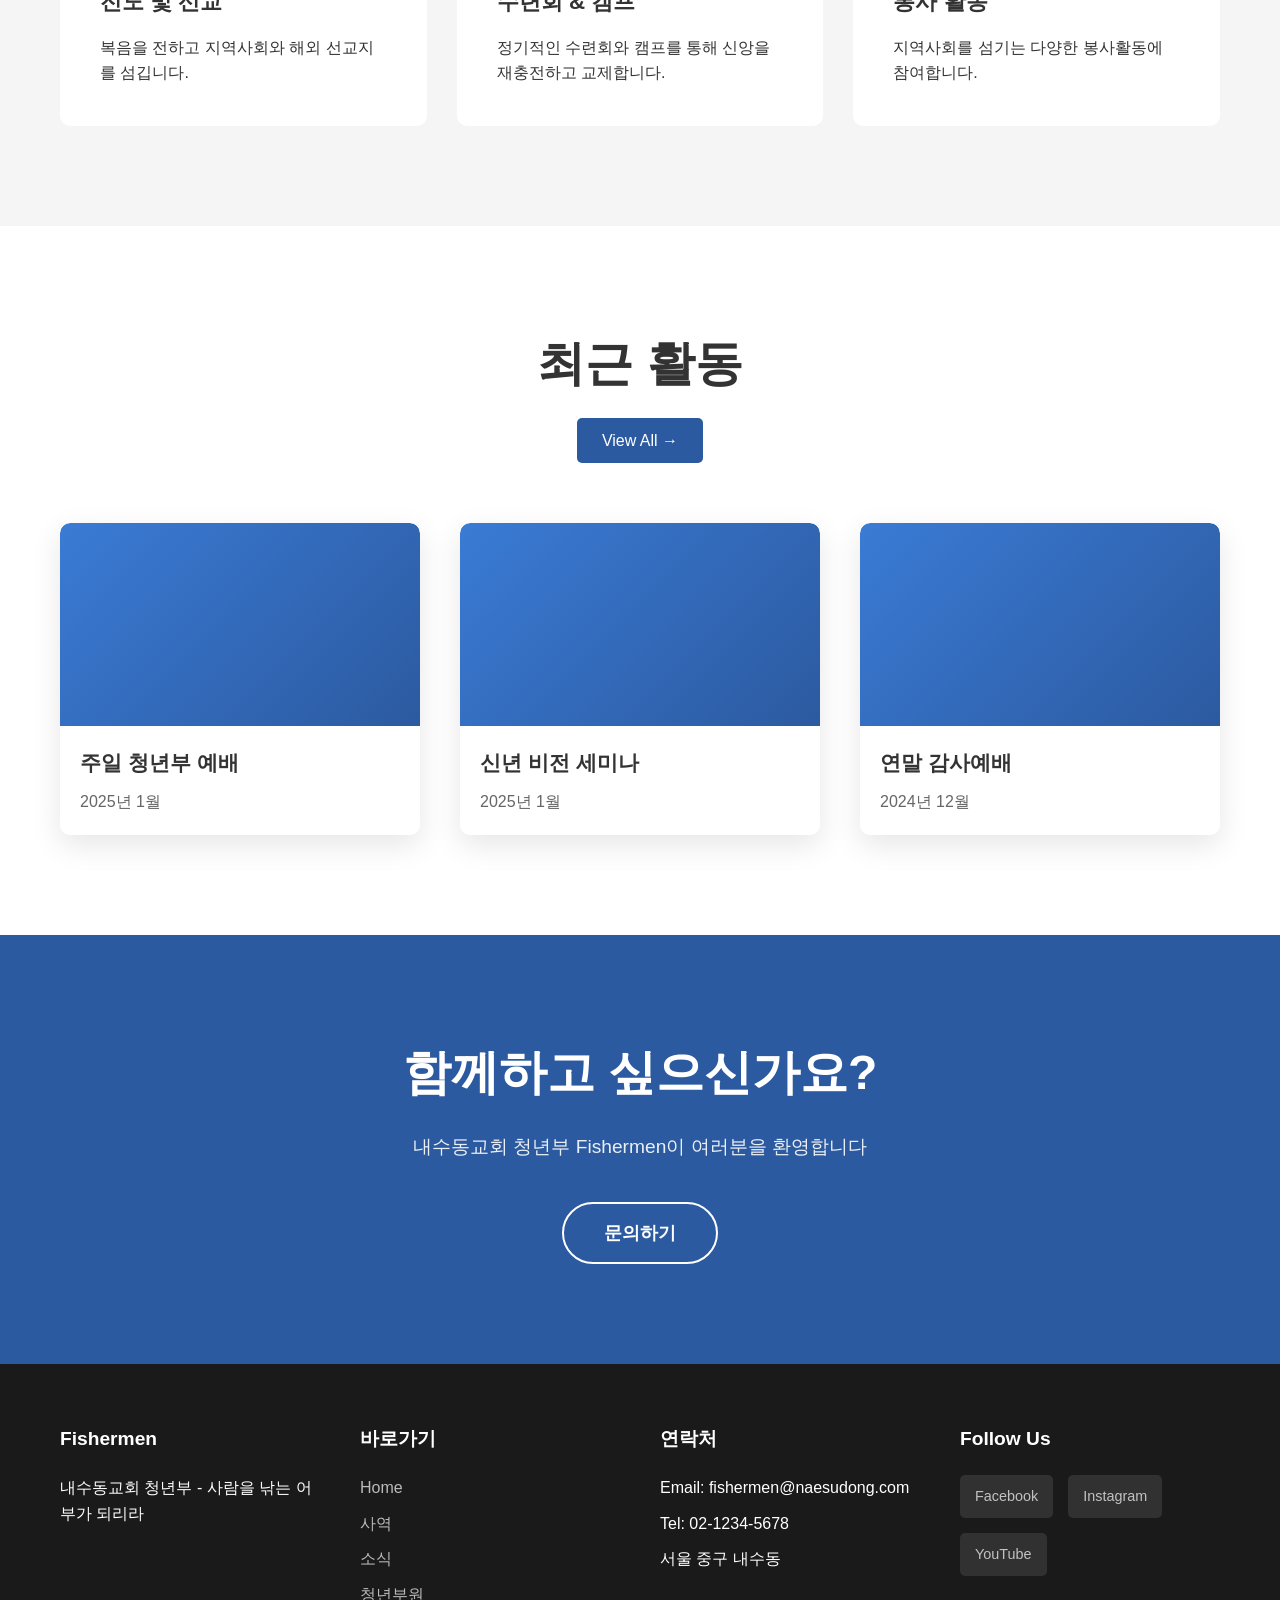
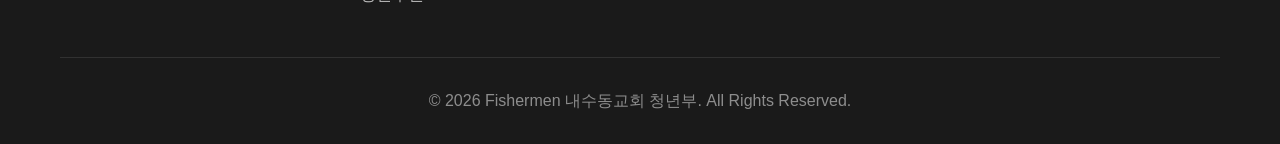
==== commit 7c0d5abb: "complete layout" ====
--- a/index.html
+++ b/index.html
@@ -6,6 +6,7 @@
     <title>Fishermen - 내수동교회 청년부</title>
     <link rel="stylesheet" href="css/common.css">
     <link rel="stylesheet" href="css/home.css">
+    <link rel="stylesheet" href="css/work.css">
 </head>
 <body>
     <!-- Navigation -->
@@ -201,28 +202,8 @@
                 <h2>최근 활동</h2>
                 <a href="/work/" class="view-all">View All →</a>
             </div>
-            <div class="work-grid">
-                <div class="work-item">
-                    <div class="work-image"></div>
-                    <div class="work-info">
-                        <h3>겨울 수련회</h3>
-                        <p>2026년 1월 | 수련회</p>
-                    </div>
-                </div>
-                <div class="work-item">
-                    <div class="work-image"></div>
-                    <div class="work-info">
-                        <h3>연말 감사예배</h3>
-                        <p>2025년 12월 | 특별예배</p>
-                    </div>
-                </div>
-                <div class="work-item">
-                    <div class="work-image"></div>
-                    <div class="work-info">
-                        <h3>가을 야외예배</h3>
-                        <p>2025년 10월 | 예배</p>
-                    </div>
-                </div>
+            <div class="work-grid" id="recentWorkGrid">
+                <!-- Recent work items will be dynamically rendered by home.js -->
             </div>
         </div>
     </section>
@@ -278,8 +259,25 @@
         </div>
     </footer>
 
+    <!-- Project Detail Modal -->
+    <div class="project-modal" id="projectModal">
+        <div class="modal-content">
+            <span class="close-modal">&times;</span>
+            <div class="modal-header">
+                <span class="modal-category" id="modalCategory">예배</span>
+                <h2 class="modal-title" id="modalTitle">프로젝트 제목</h2>
+                <p class="modal-date" id="modalDate">2024년 1월</p>
+            </div>
+            <div class="modal-body">
+                <p id="modalDescription">프로젝트 설명이 여기에 표시됩니다.</p>
+            </div>
+        </div>
+    </div>
+
     <!-- Common JavaScript for all pages -->
     <script src="js/common.js"></script>
+    <!-- Work data for recent activities -->
+    <script src="js/work.js"></script>
     <!-- Home page specific JavaScript -->
     <script src="js/home.js"></script>
 </body>
--- a/css/home.css
+++ b/css/home.css
@@ -279,18 +279,26 @@
 .work-item {
     cursor: pointer;
     transition: var(--transition);
+    border-radius: 10px;
+    overflow: hidden;
+    box-shadow: 0 10px 30px rgba(0,0,0,0.1);
 }
 
 .work-item:hover {
     transform: translateY(-10px);
+    box-shadow: 0 10px 30px rgba(0,0,0,0.2);
 }
 
 .work-image {
     width: 100%;
     aspect-ratio: 16/9;
     background: linear-gradient(135deg, #3a7bd5 0%, #2c5aa0 100%);
-    border-radius: 10px;
-    margin-bottom: 20px;
+    border-radius: 10px 10px 0 0;
+    margin-bottom: 0;
+}
+
+.work-info {
+    padding: 20px;
 }
 
 .work-info h3 {
--- a/css/work.css
+++ b/css/work.css
@@ -0,0 +1,228 @@
+/* ===========================
+   Work Page Styles (work.html)
+   작품 페이지 전용 스타일
+   =========================== */
+
+/* ===========================
+   Work Filter Section
+   =========================== */
+.work-filter {
+    padding: 40px 0;
+    background: var(--light-gray);
+}
+
+.filter-buttons {
+    display: flex;
+    justify-content: center;
+    gap: 15px;
+    flex-wrap: wrap;
+}
+
+/* ===========================
+   Work Gallery Section
+   =========================== */
+.work-gallery {
+    padding: 80px 0;
+}
+
+.gallery-grid {
+    display: grid;
+    grid-template-columns: repeat(auto-fill, minmax(350px, 1fr));
+    gap: 30px;
+}
+
+.gallery-item {
+    position: relative;
+    overflow: hidden;
+    border-radius: 10px;
+    cursor: pointer;
+}
+
+.gallery-image {
+    width: 100%;
+    aspect-ratio: 4/3;
+    background: linear-gradient(135deg, #3a7bd5 0%, #2c5aa0 100%);
+    transition: var(--transition);
+}
+
+/* Witness Theme */
+body.witness-theme .gallery-image {
+    background: linear-gradient(135deg, #00d4c8 0%, #00b8a9 100%);
+}
+
+.gallery-overlay {
+    position: absolute;
+    top: 0;
+    left: 0;
+    right: 0;
+    bottom: 0;
+    background: rgba(0, 0, 0, 0.85);
+    display: flex;
+    align-items: center;
+    justify-content: center;
+    opacity: 0;
+    transition: var(--transition);
+}
+
+.gallery-item:hover .gallery-overlay {
+    opacity: 1;
+}
+
+.gallery-item:hover .gallery-image {
+    transform: scale(1.1);
+}
+
+.gallery-content {
+    text-align: center;
+    color: white;
+    padding: 30px;
+}
+
+.category {
+    display: inline-block;
+    padding: 5px 15px;
+    background: var(--accent-color);
+    border-radius: 20px;
+    font-size: 0.85rem;
+    margin-bottom: 15px;
+}
+
+.gallery-content h3 {
+    font-size: 1.5rem;
+    margin-bottom: 10px;
+}
+
+.view-project {
+    display: inline-block;
+    margin-top: 15px;
+    color: white;
+    font-weight: 600;
+}
+
+/* ===========================
+   Awards Section
+   =========================== */
+.awards-section {
+    background: var(--light-gray);
+    padding: 80px 0;
+}
+
+.awards-grid {
+    display: grid;
+    grid-template-columns: repeat(auto-fit, minmax(250px, 1fr));
+    gap: 30px;
+}
+
+.award-item {
+    background: white;
+    padding: 40px;
+    text-align: center;
+    border-radius: 10px;
+    box-shadow: 0 5px 20px rgba(0, 0, 0, 0.05);
+}
+
+.award-item h3 {
+    font-size: 2.5rem;
+    color: var(--accent-color);
+    margin-bottom: 10px;
+}
+
+/* ===========================
+   Project Modal
+   =========================== */
+.project-modal {
+    display: none;
+    position: fixed;
+    top: 0;
+    left: 0;
+    width: 100%;
+    height: 100%;
+    background: rgba(0, 0, 0, 0.8);
+    z-index: 10000;
+    align-items: center;
+    justify-content: center;
+    opacity: 0;
+    transition: opacity 0.3s ease;
+}
+
+.project-modal.show {
+    opacity: 1;
+}
+
+.modal-content {
+    background: white;
+    border-radius: 15px;
+    padding: 40px;
+    max-width: 600px;
+    width: 90%;
+    max-height: 80vh;
+    overflow-y: auto;
+    position: relative;
+    transform: translateY(-20px);
+    transition: transform 0.3s ease;
+}
+
+.project-modal.show .modal-content {
+    transform: translateY(0);
+}
+
+.close-modal {
+    position: absolute;
+    top: 20px;
+    right: 20px;
+    font-size: 2rem;
+    color: var(--dark-gray);
+    cursor: pointer;
+    width: 35px;
+    height: 35px;
+    display: flex;
+    align-items: center;
+    justify-content: center;
+    border-radius: 50%;
+    transition: all 0.3s ease;
+}
+
+.close-modal:hover {
+    background: var(--light-gray);
+    color: var(--primary-color);
+}
+
+.modal-header {
+    margin-bottom: 25px;
+}
+
+.modal-category {
+    display: inline-block;
+    padding: 5px 15px;
+    background: var(--accent-color);
+    color: white;
+    border-radius: 20px;
+    font-size: 0.85rem;
+    margin-bottom: 15px;
+}
+
+.modal-title {
+    font-size: 1.8rem;
+    color: var(--primary-color);
+    margin-bottom: 10px;
+}
+
+.modal-date {
+    color: var(--dark-gray);
+    font-size: 0.95rem;
+}
+
+.modal-body {
+    color: var(--text-color);
+    line-height: 1.8;
+    font-size: 1rem;
+}
+
+/* ===========================
+   Responsive Design
+   =========================== */
+@media (max-width: 968px) {
+    .gallery-grid {
+        grid-template-columns: 1fr;
+    }
+}
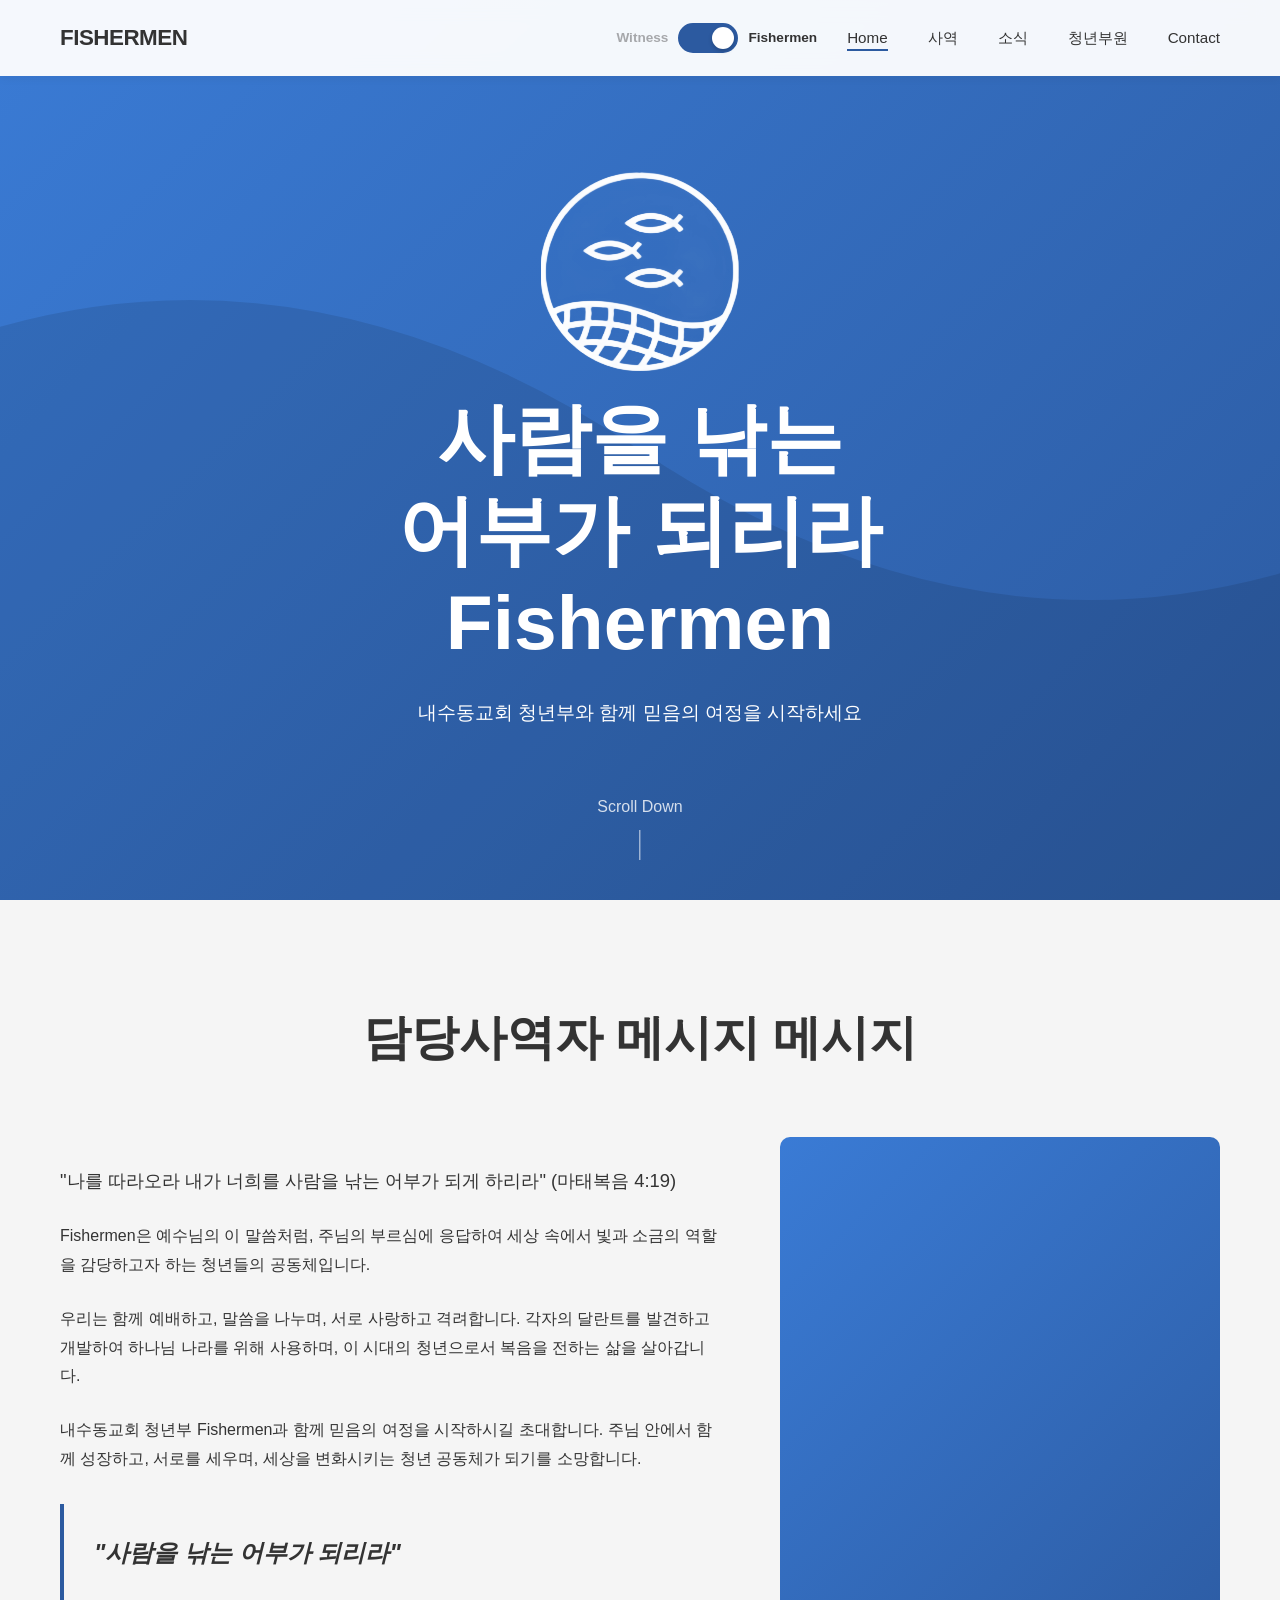
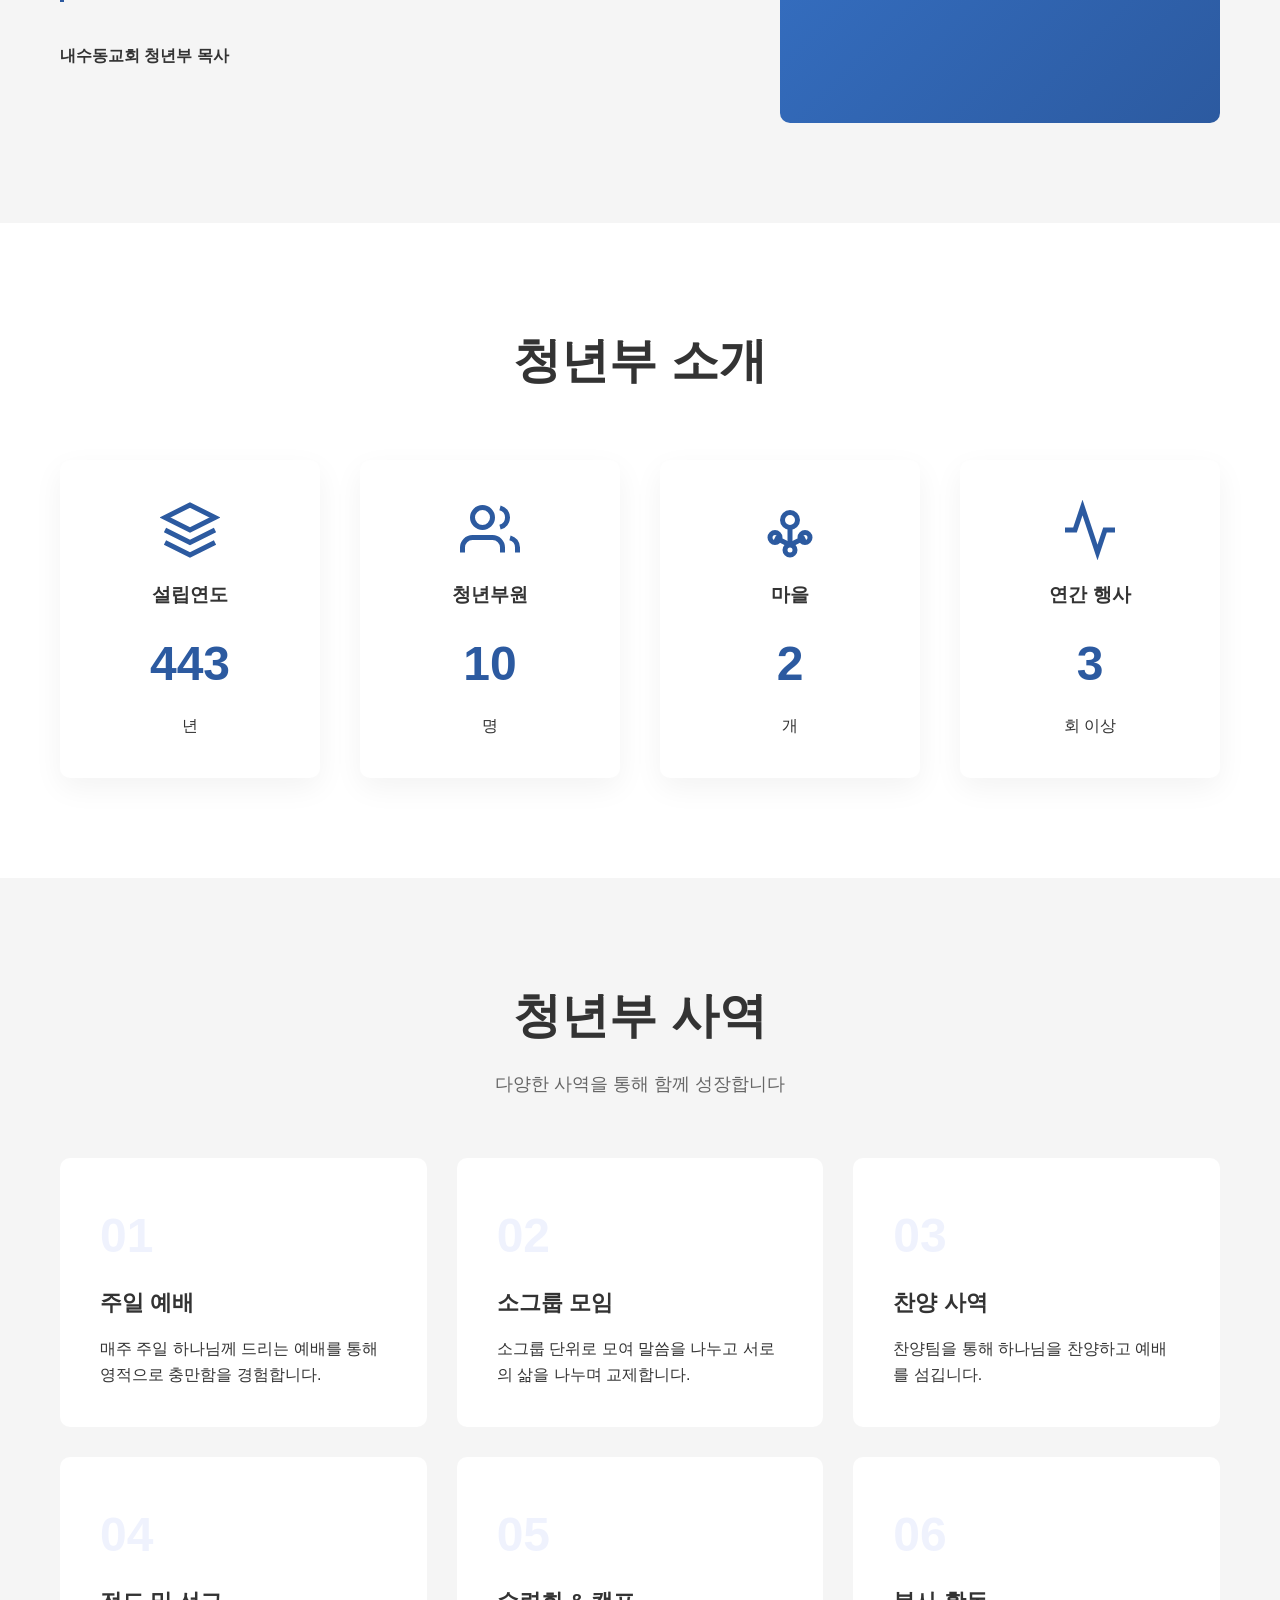
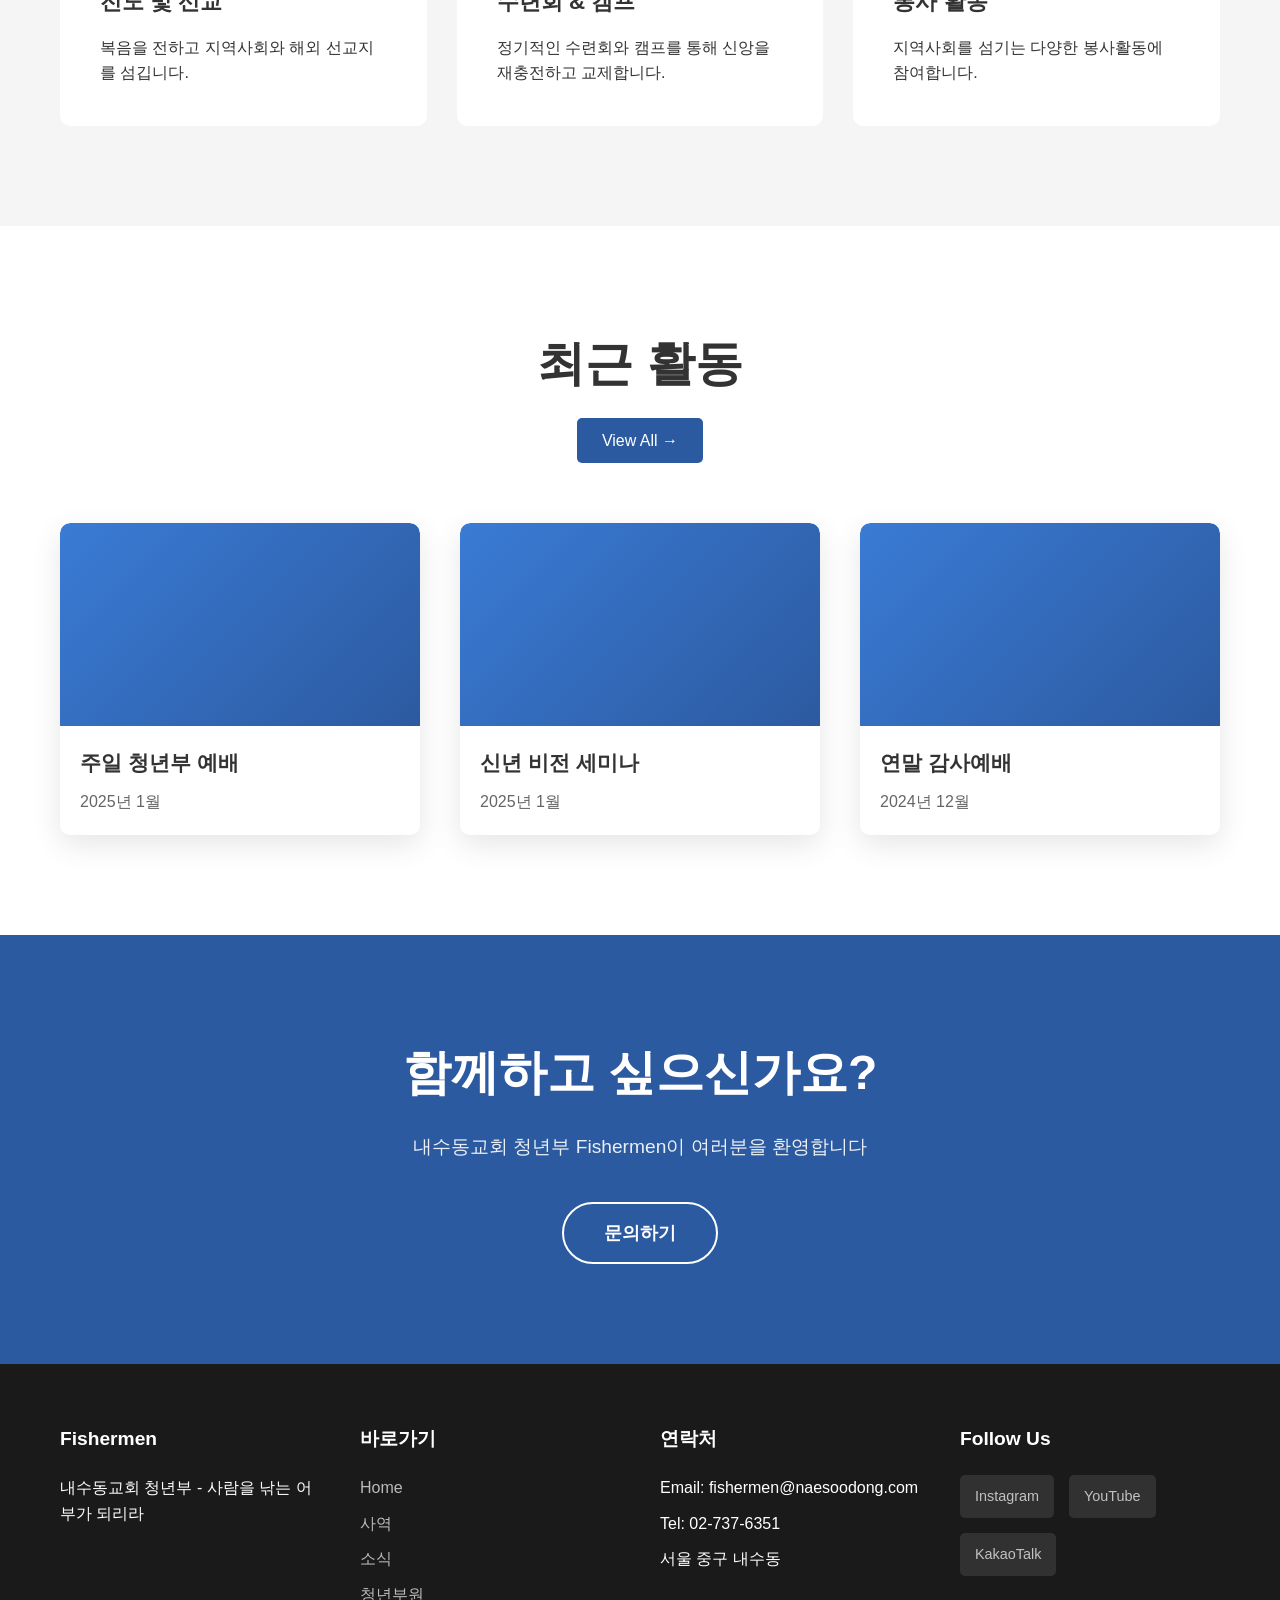
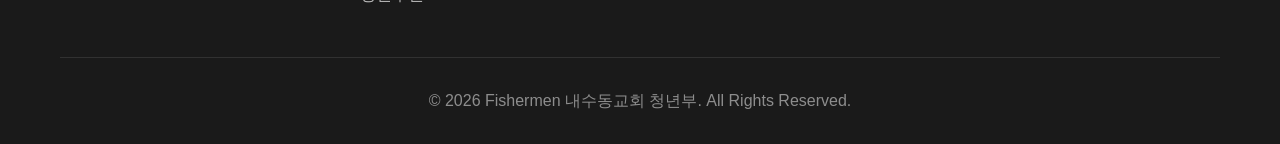
==== commit 51bf4f5c: "update css" ====
--- a/index.html
+++ b/index.html
@@ -214,7 +214,7 @@
             <div class="contact-content">
                 <h2>함께하고 싶으신가요?</h2>
                 <p>내수동교회 청년부 Fishermen이 여러분을 환영합니다</p>
-                <a href="mailto:fishermen@naesudong.com" class="btn-primary">문의하기</a>
+                <a href="mailto:fishermen@naesoodong.com" class="btn-primary">문의하기</a>
             </div>
         </div>
     </section>
@@ -239,17 +239,17 @@
                 <div class="footer-col">
                     <h4>연락처</h4>
                     <ul>
-                        <li>Email: fishermen@naesudong.com</li>
-                        <li>Tel: 02-1234-5678</li>
+                        <li>Email: fishermen@naesoodong.com</li>
+                        <li>Tel: 02-737-6351</li>
                         <li>서울 중구 내수동</li>
                     </ul>
                 </div>
                 <div class="footer-col">
                     <h4>Follow Us</h4>
                     <div class="social-links">
-                        <a href="#">Facebook</a>
                         <a href="#">Instagram</a>
                         <a href="#">YouTube</a>
+                        <a href="#">KakaoTalk</a>
                     </div>
                 </div>
             </div>
--- a/css/common.css
+++ b/css/common.css
@@ -397,6 +397,7 @@
     font-weight: 600;
     cursor: pointer;
     transition: var(--transition);
+    border: 2px solid white;
 }
 
 .newsletter-form button:hover {
--- a/css/home.css
+++ b/css/home.css
@@ -159,6 +159,13 @@
     aspect-ratio: 3/4;
     background: linear-gradient(135deg, #3a7bd5 0%, #2c5aa0 100%);
     border-radius: 10px;
+    overflow: hidden;
+}
+.ceo-image .image-placeholder img {
+    width: 100%;
+    height: 100%;
+    object-fit: cover;
+    object-position: center;
 }
 
 /* Witness Theme */
@@ -297,6 +304,14 @@
     margin-bottom: 0;
 }
 
+.work-image img {
+    width: 100%;
+    height: 100%;
+    object-fit: cover;
+    object-position: center;
+    border-radius: 10px 10px 0 0;
+}
+
 .work-info {
     padding: 20px;
 }
--- a/css/work.css
+++ b/css/work.css
@@ -43,6 +43,13 @@
     aspect-ratio: 4/3;
     background: linear-gradient(135deg, #3a7bd5 0%, #2c5aa0 100%);
     transition: var(--transition);
+}
+
+.gallery-image img {
+    width: 100%;
+    height: 100%;
+    object-fit: cover;
+    object-position: center;
 }
 
 /* Witness Theme */
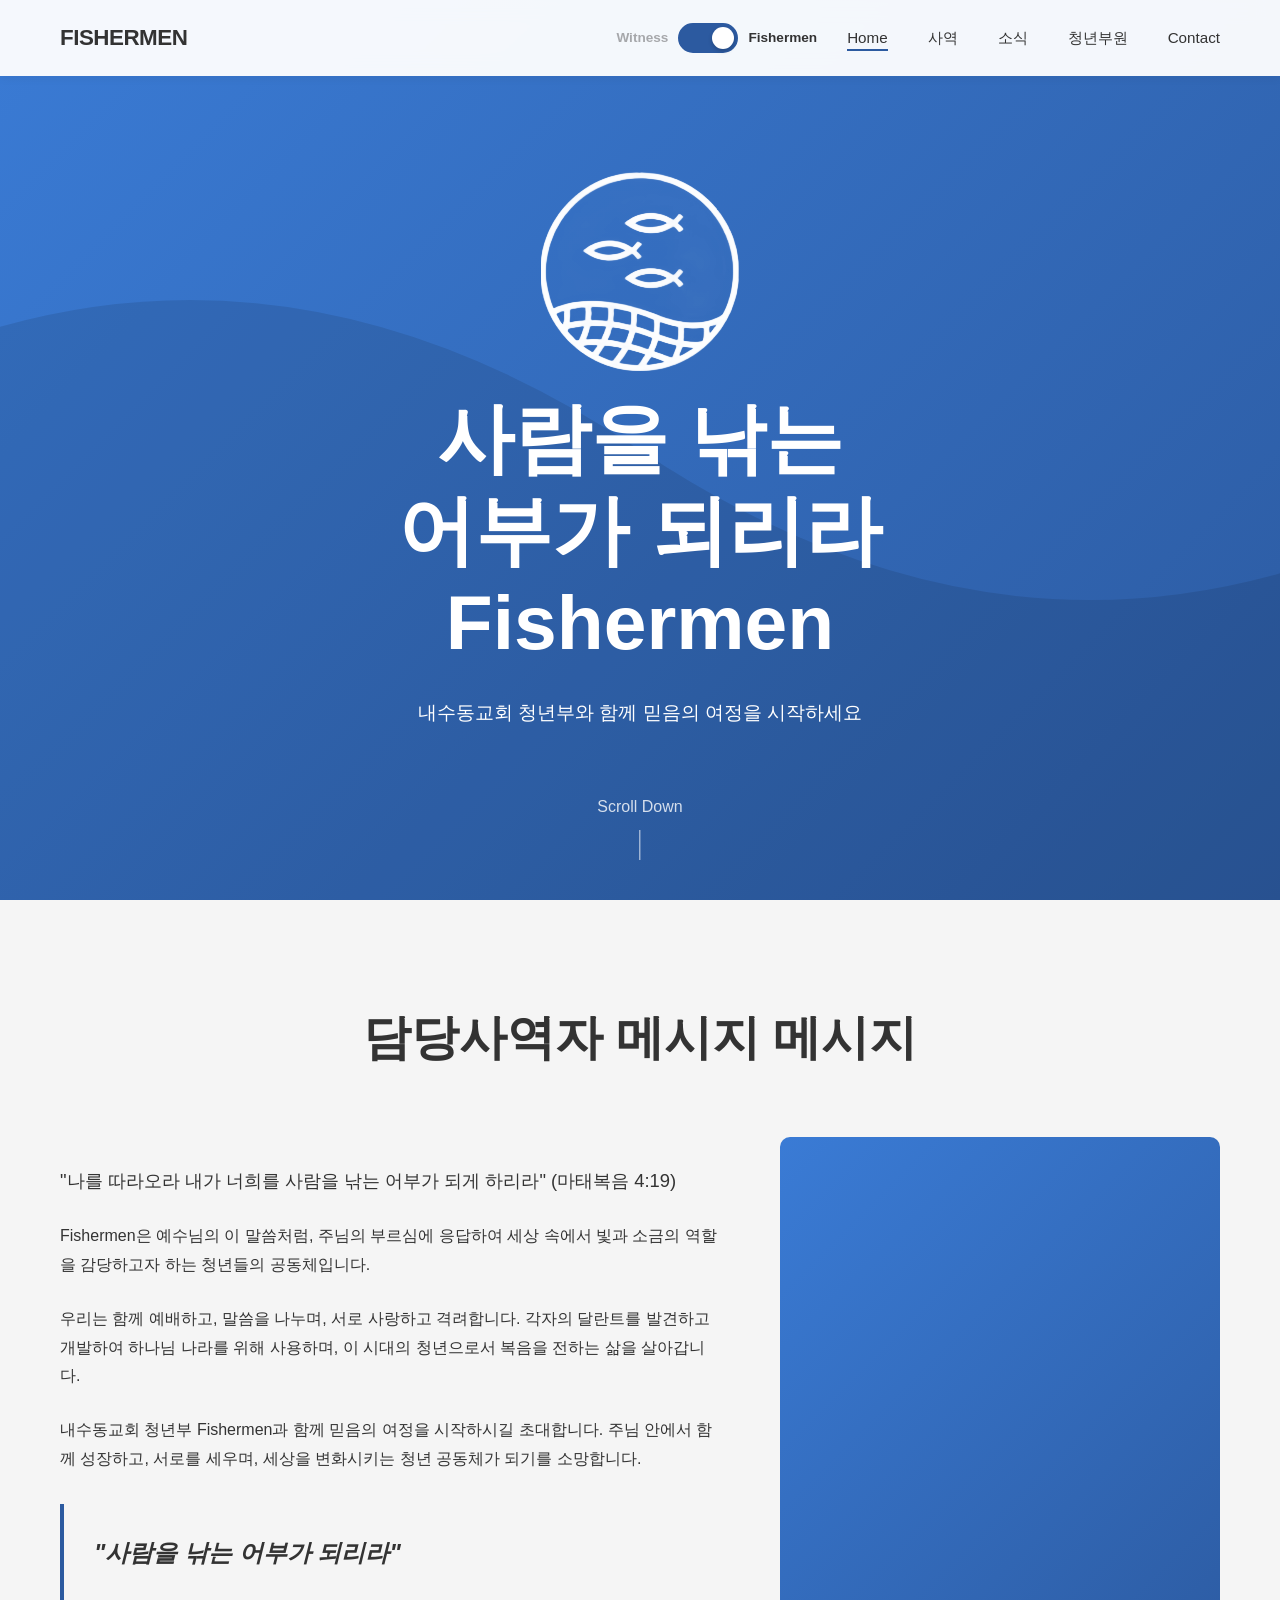
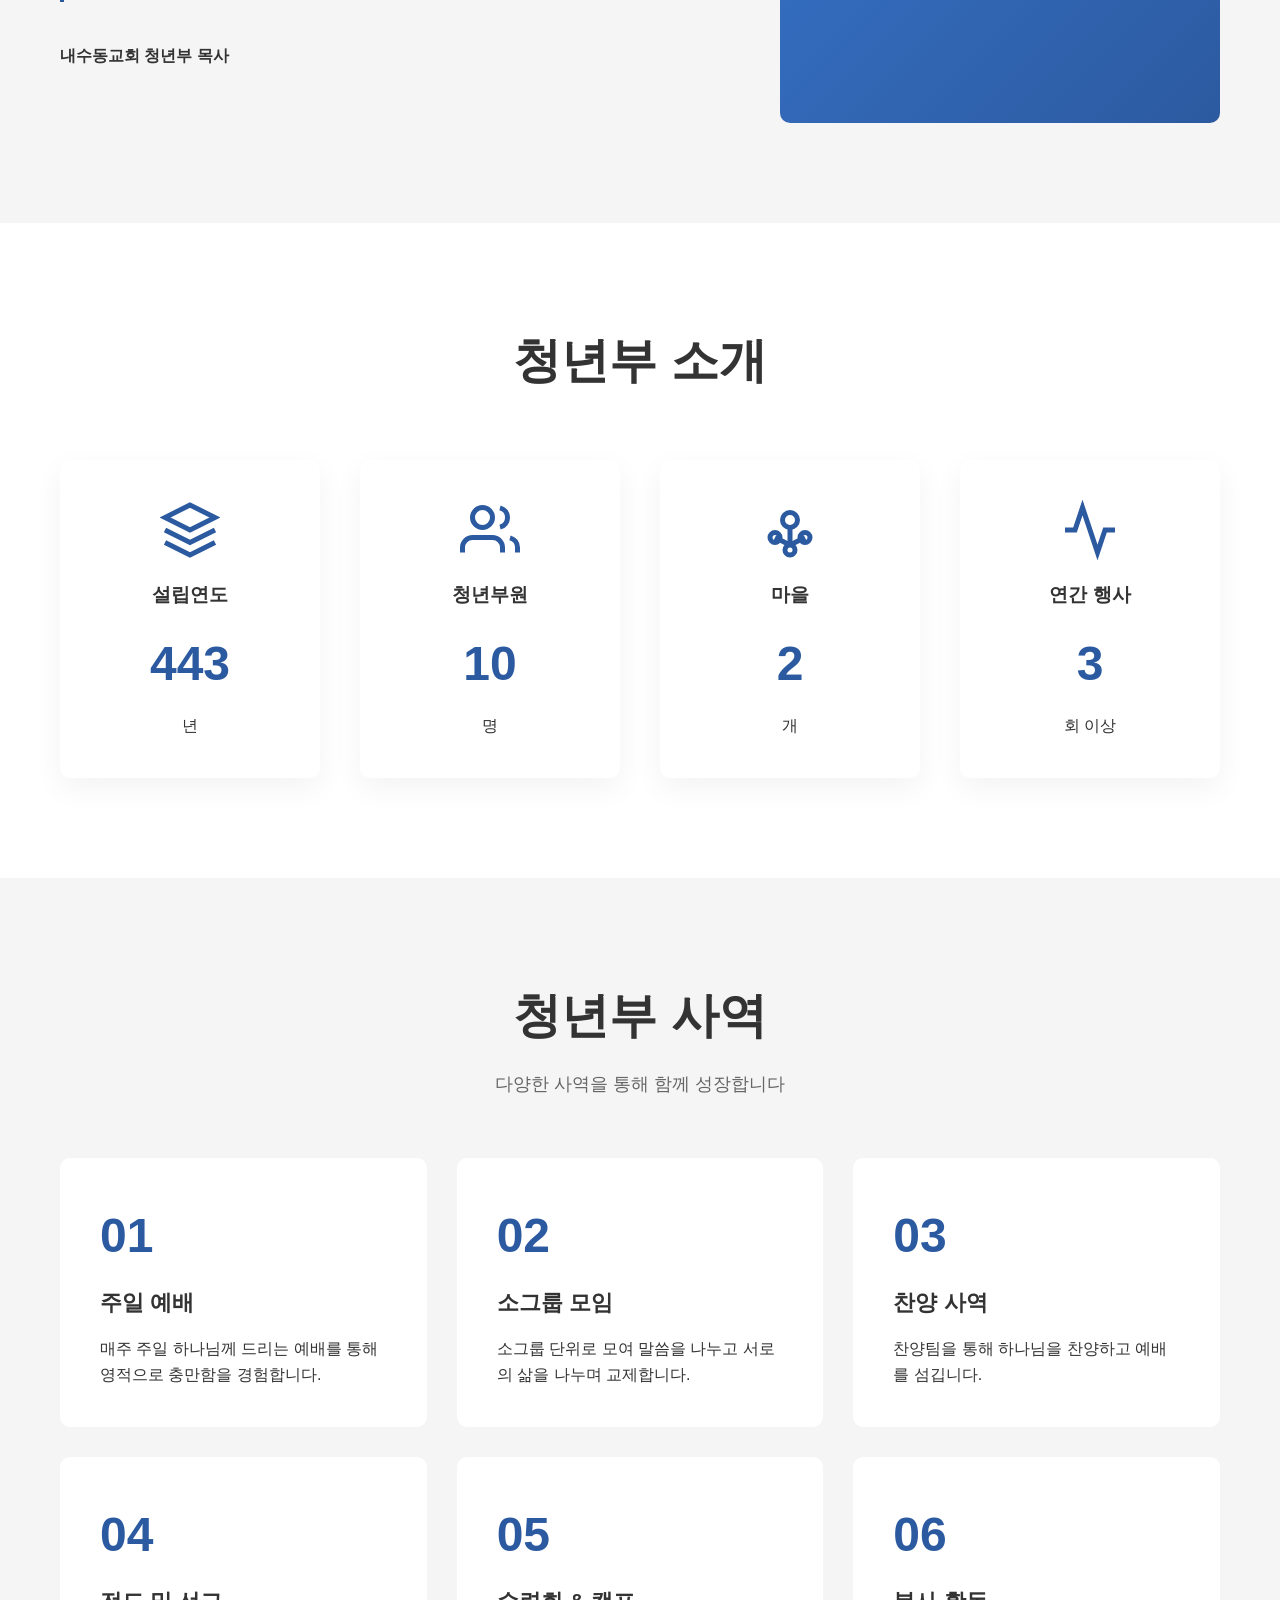
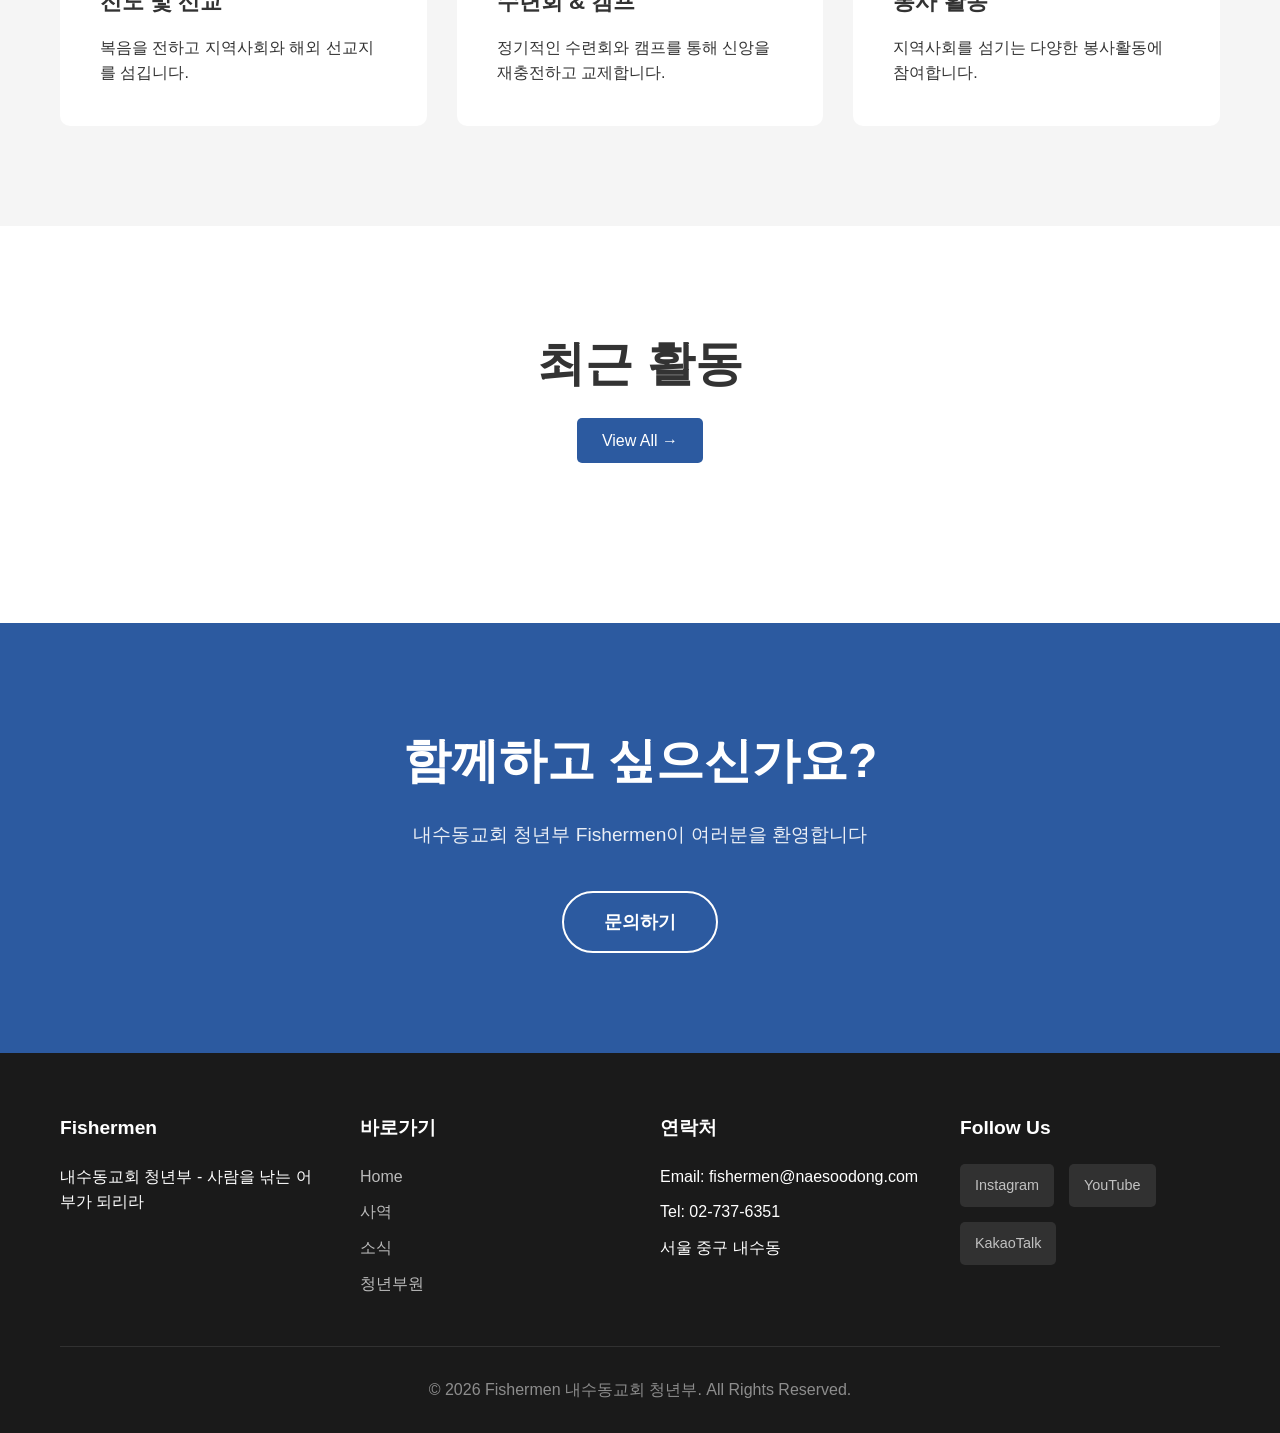
==== commit 026eccf1: "미쳤다" ====
--- a/index.html
+++ b/index.html
@@ -276,6 +276,8 @@
 
     <!-- Common JavaScript for all pages -->
     <script src="js/common.js"></script>
+    <!-- Data loader utility -->
+    <script src="js/data-loader.js"></script>
     <!-- Work data for recent activities -->
     <script src="js/work.js"></script>
     <!-- Home page specific JavaScript -->
--- a/css/home.css
+++ b/css/home.css
@@ -263,6 +263,11 @@
     font-weight: 700;
     color: rgba(102, 126, 234, 0.1);
     margin-bottom: 10px;
+    transition: color 0.3s ease;
+}
+
+.scroll-reveal.active .business-number {
+    color: var(--accent-color);
 }
 
 .business-card h3 {
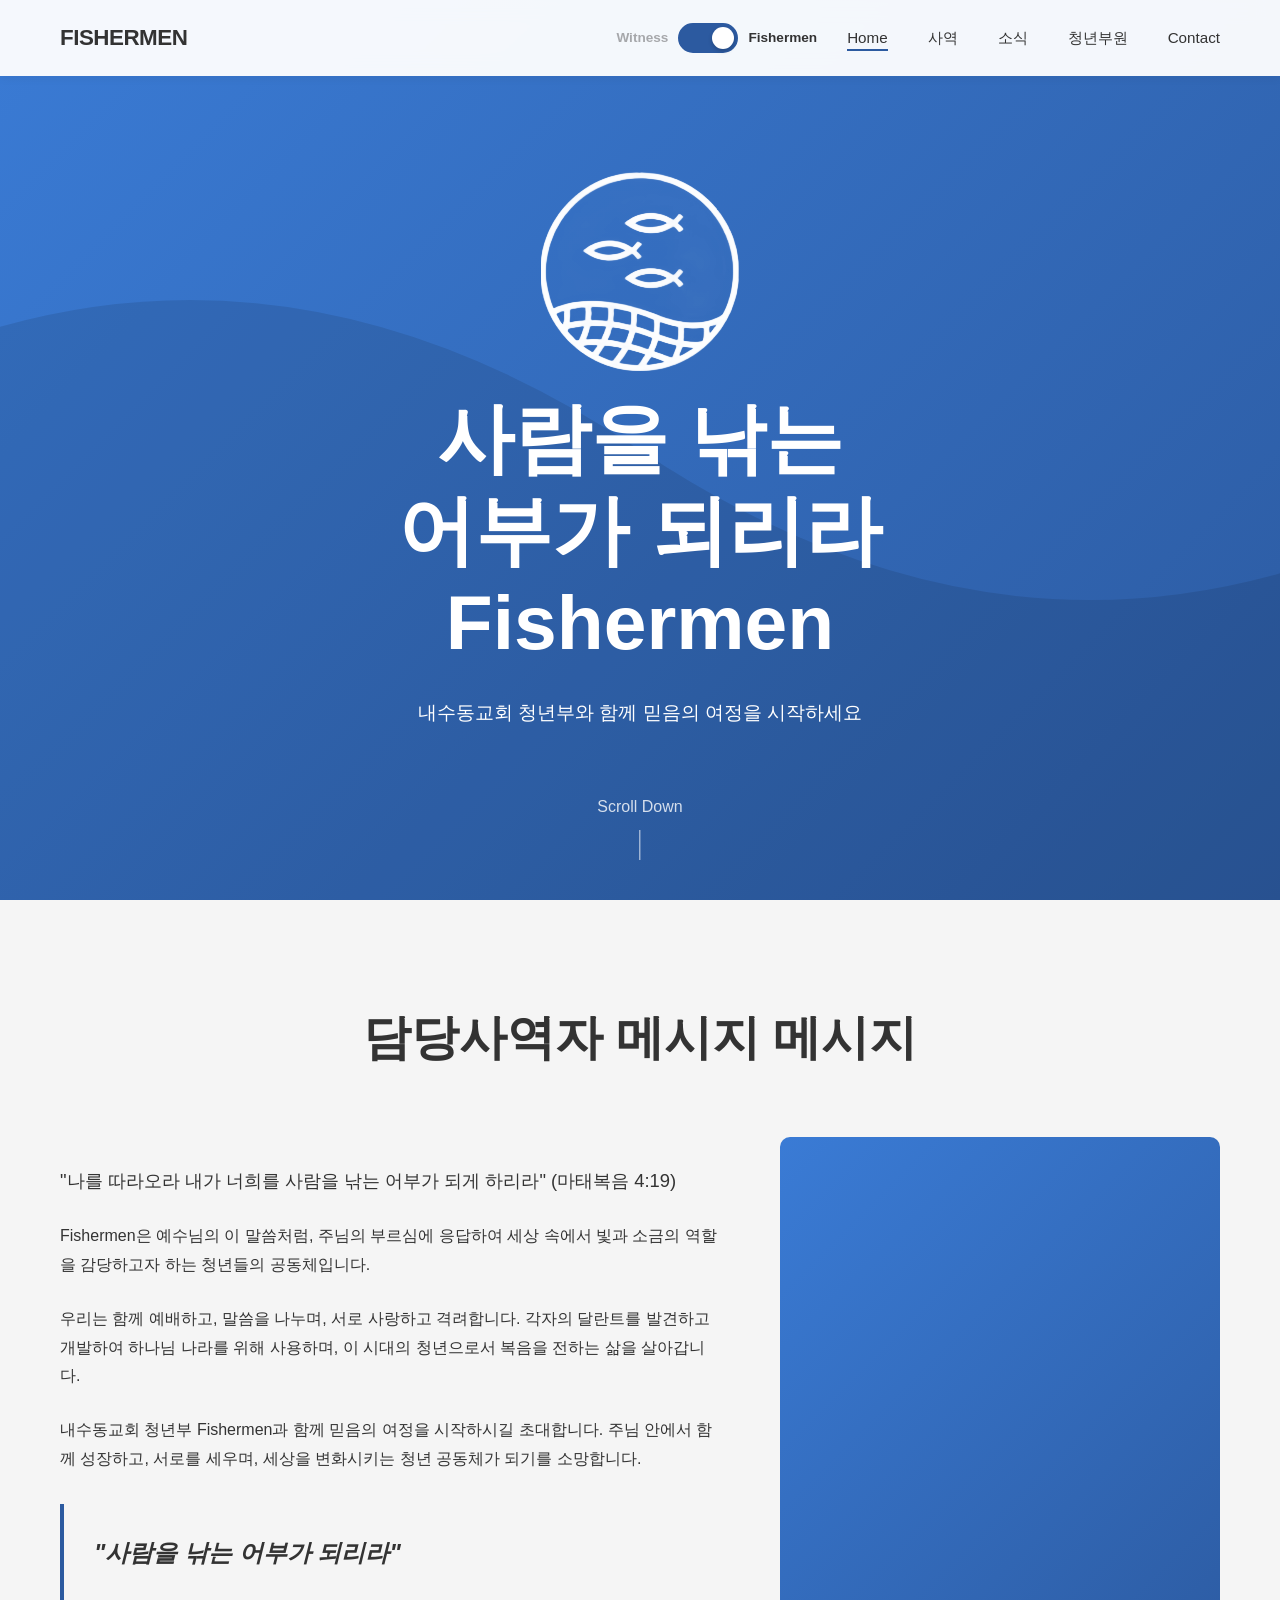
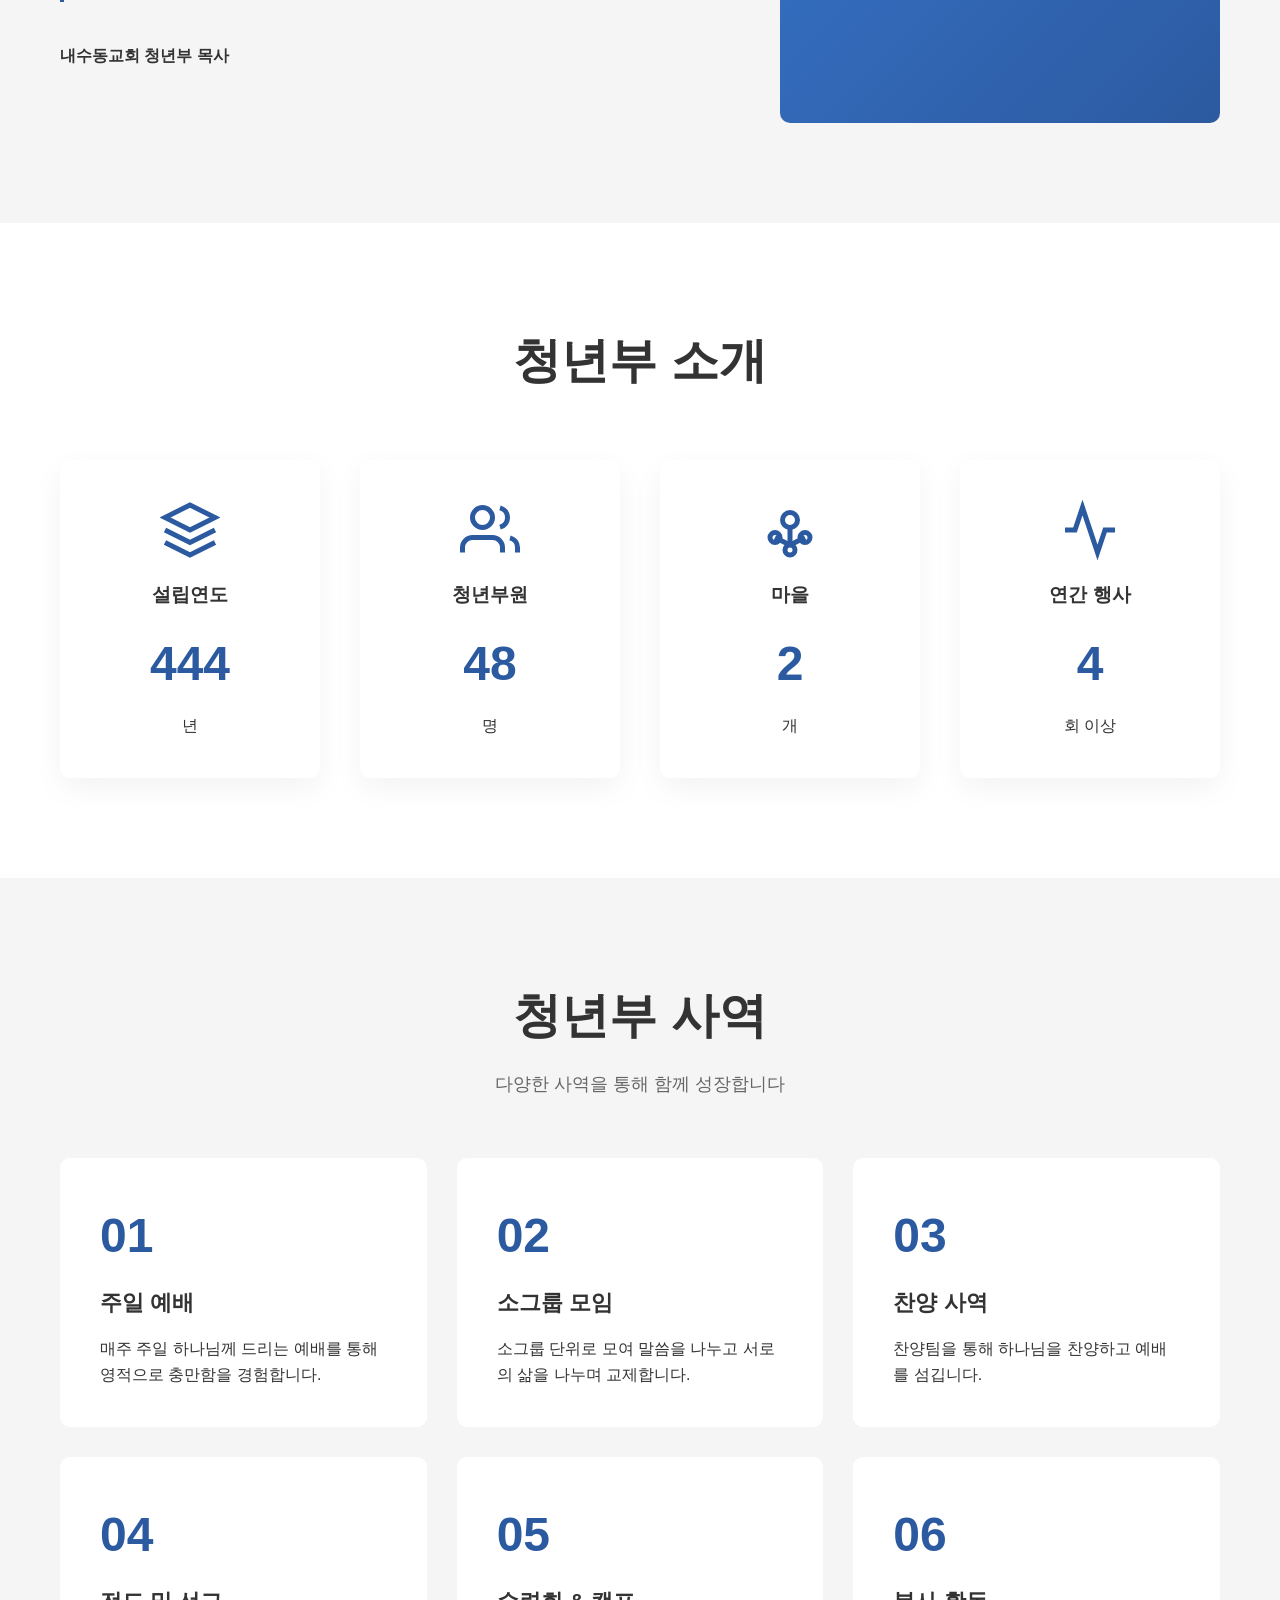
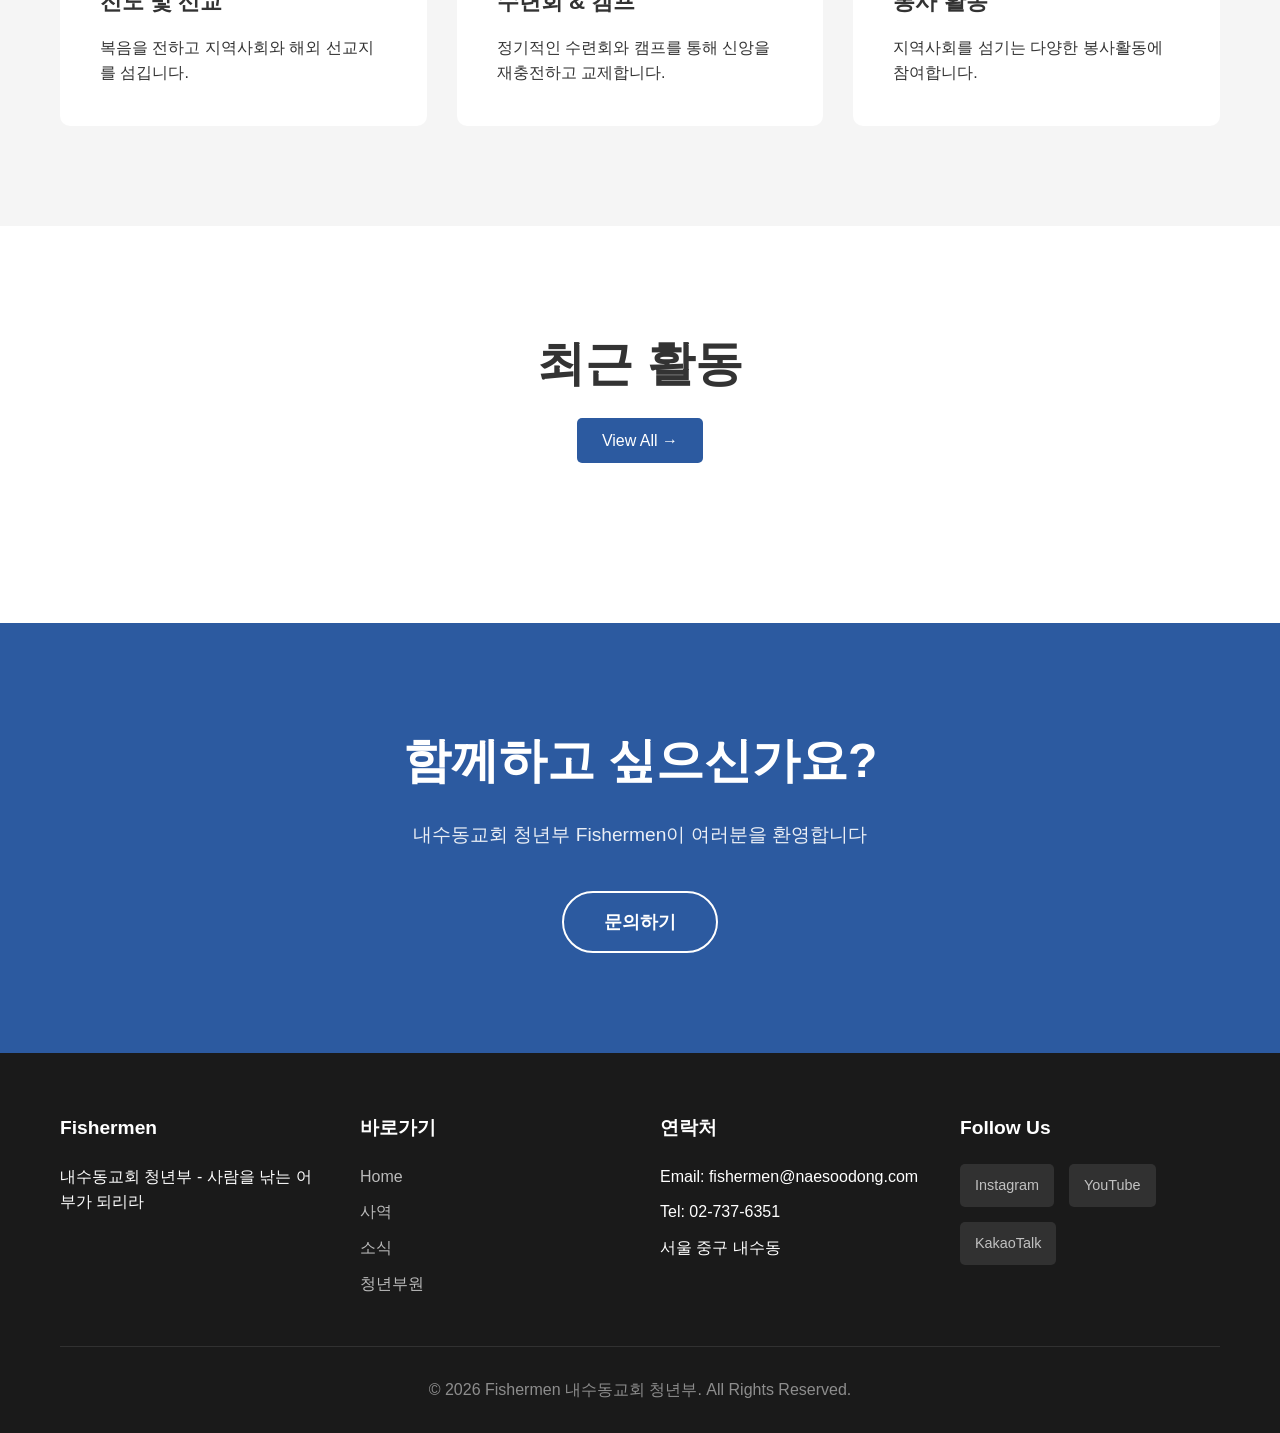
==== commit a3ec36b6: "update infomation" ====
--- a/index.html
+++ b/index.html
@@ -108,7 +108,7 @@
                         </svg>
                     </div>
                     <h3>설립연도</h3>
-                    <p class="big-number" data-stat="year">2010</p>
+                    <p class="big-number" data-stat="year">1973</p>
                     <p>년</p>
                 </div>
                 <div class="info-card">
@@ -120,7 +120,7 @@
                         </svg>
                     </div>
                     <h3 data-stat="member-title">청년부원</h3>
-                    <p class="big-number" data-stat="members">45</p>
+                    <p class="big-number" data-stat="members">213</p>
                     <p>명</p>
                 </div>
                 <div class="info-card">
@@ -136,7 +136,7 @@
                         </svg>
                     </div>
                     <h3>마을</h3>
-                    <p class="big-number" data-stat="groups">6</p>
+                    <p class="big-number" data-stat="groups">8</p>
                     <p>개</p>
                 </div>
                 <div class="info-card">
@@ -146,7 +146,7 @@
                         </svg>
                     </div>
                     <h3>연간 행사</h3>
-                    <p class="big-number" data-stat="events">12</p>
+                    <p class="big-number" data-stat="events">17</p>
                     <p>회 이상</p>
                 </div>
             </div>
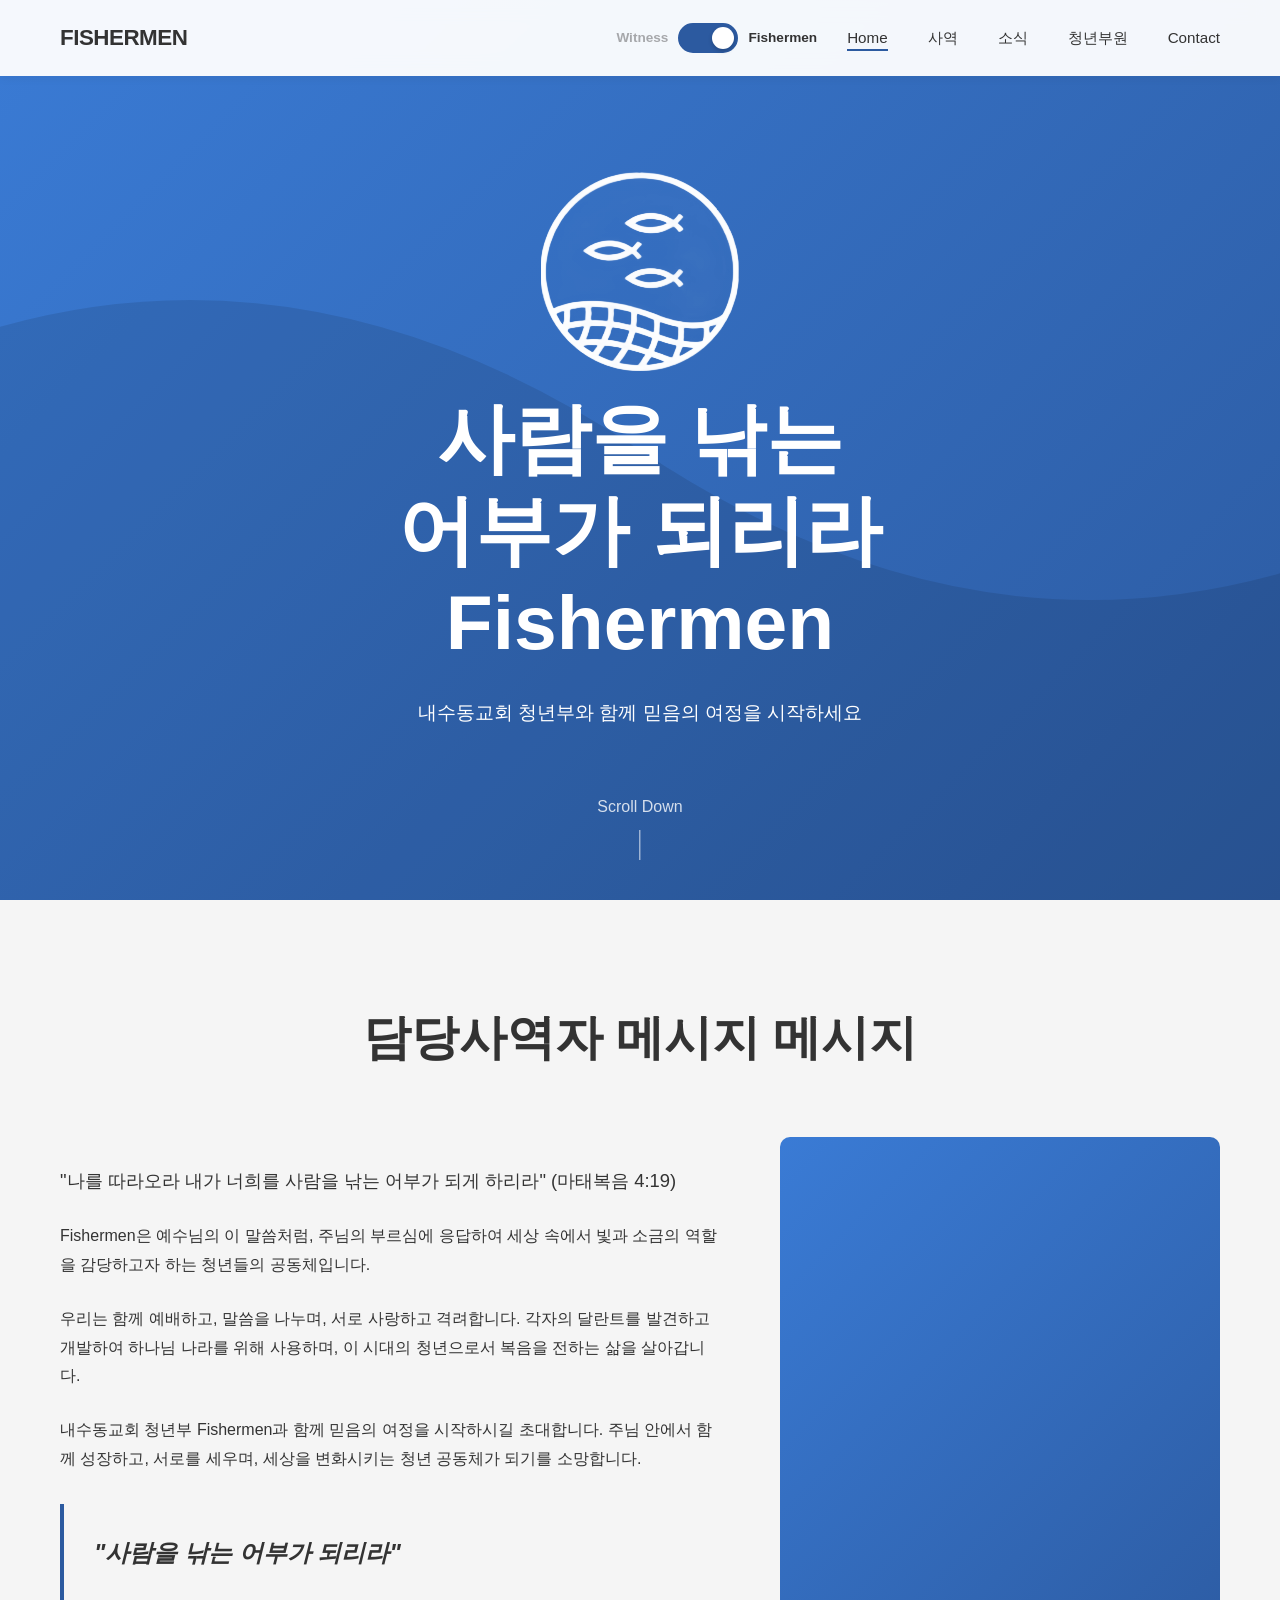
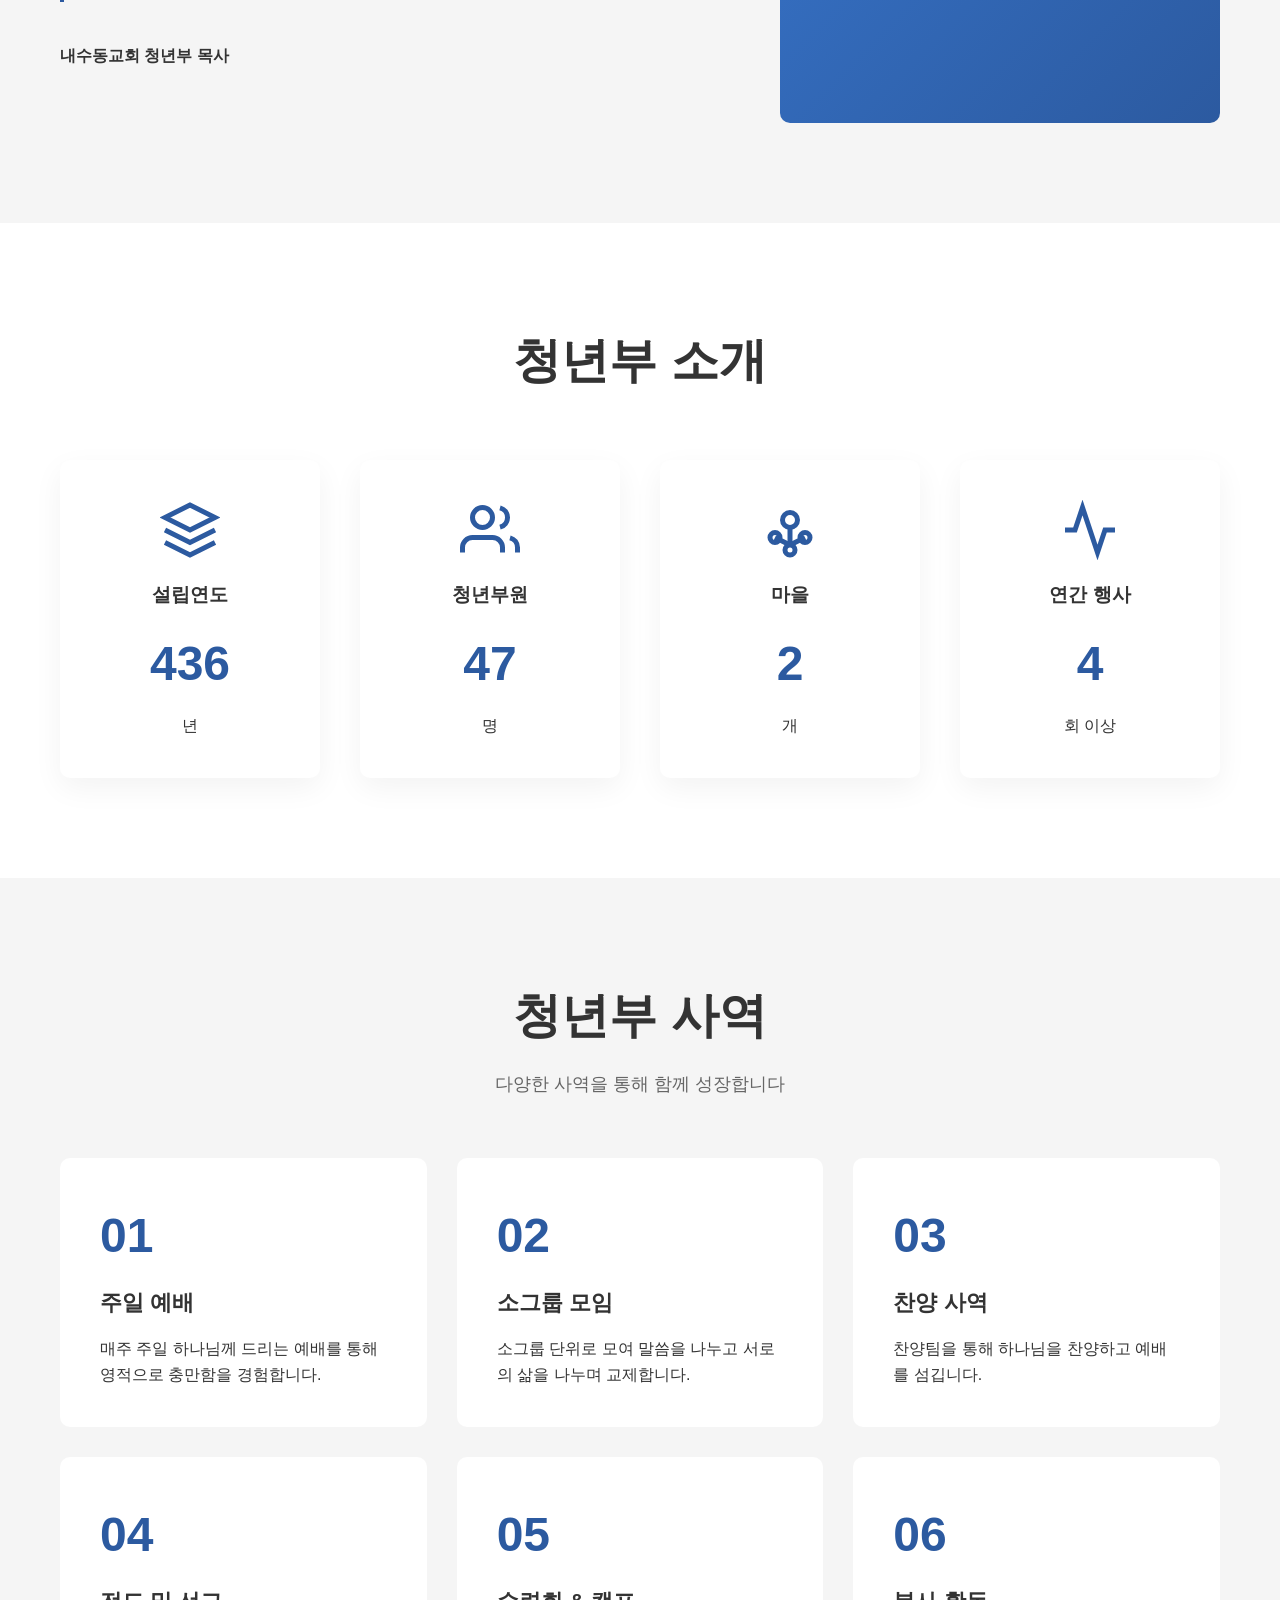
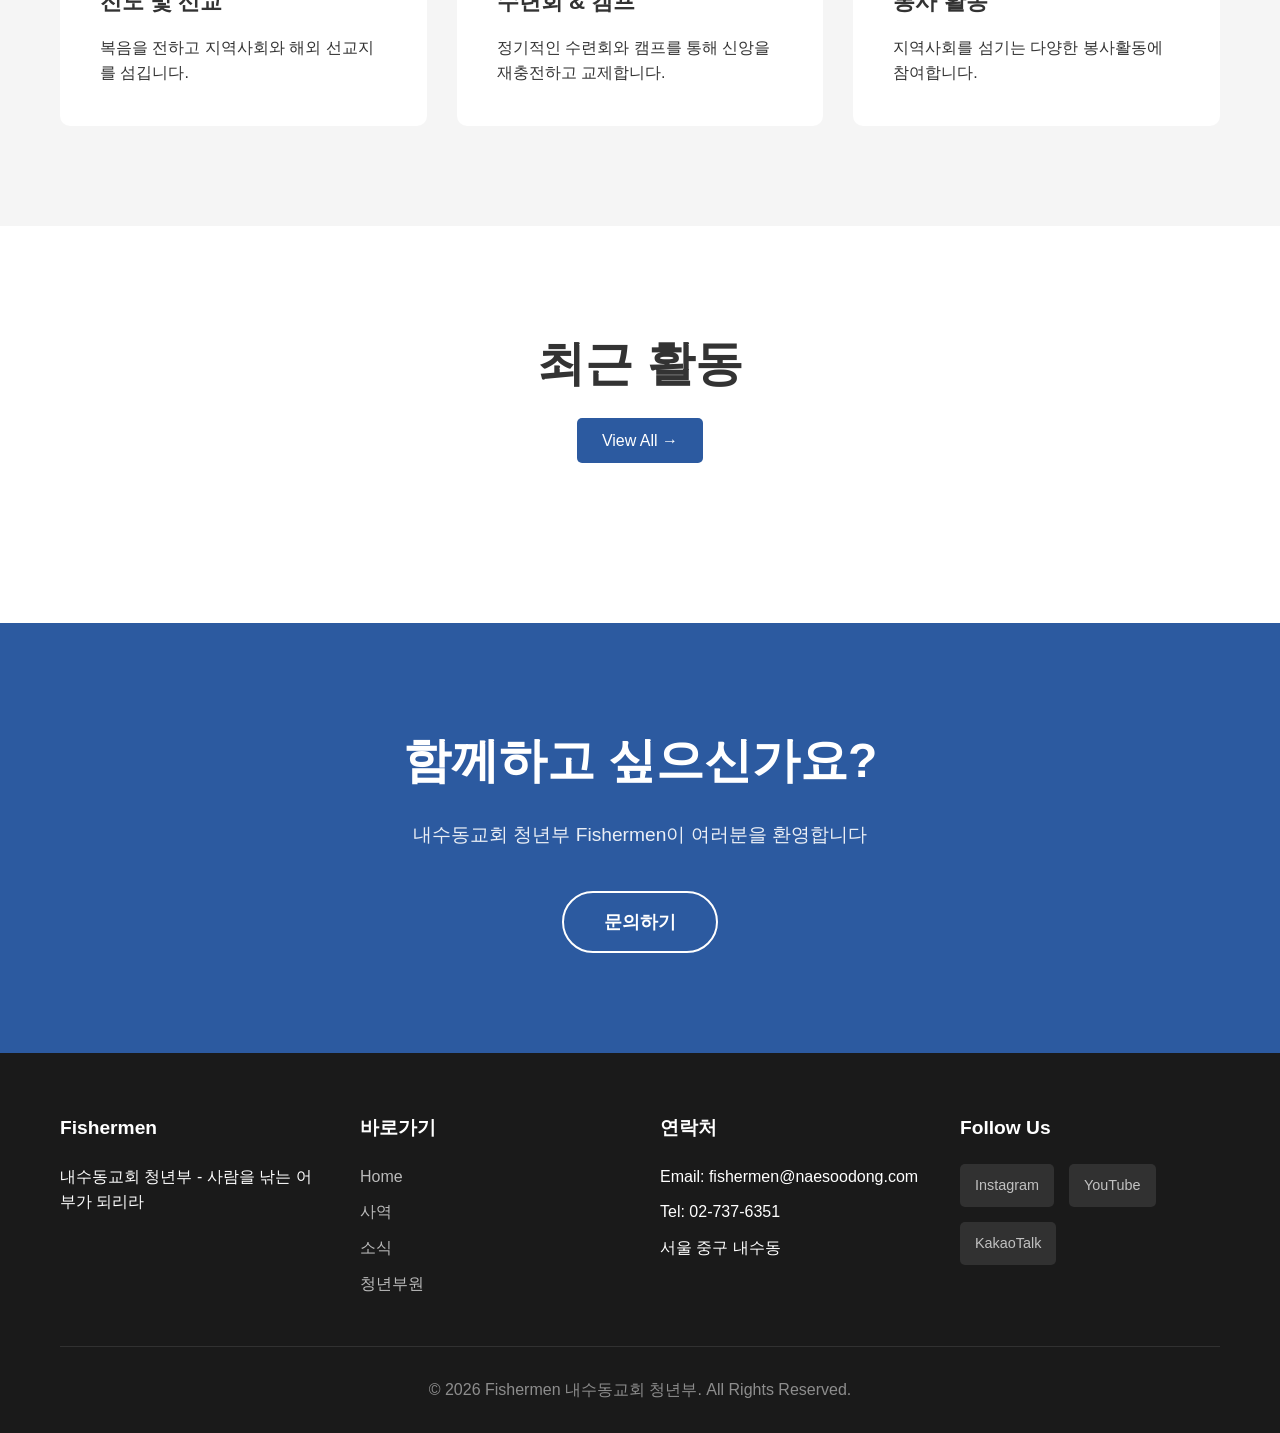
==== commit e365bbe9: "update info" ====
--- a/index.html
+++ b/index.html
@@ -108,7 +108,7 @@
                         </svg>
                     </div>
                     <h3>설립연도</h3>
-                    <p class="big-number" data-stat="year">1973</p>
+                    <p class="big-number" data-stat="year">1979</p>
                     <p>년</p>
                 </div>
                 <div class="info-card">
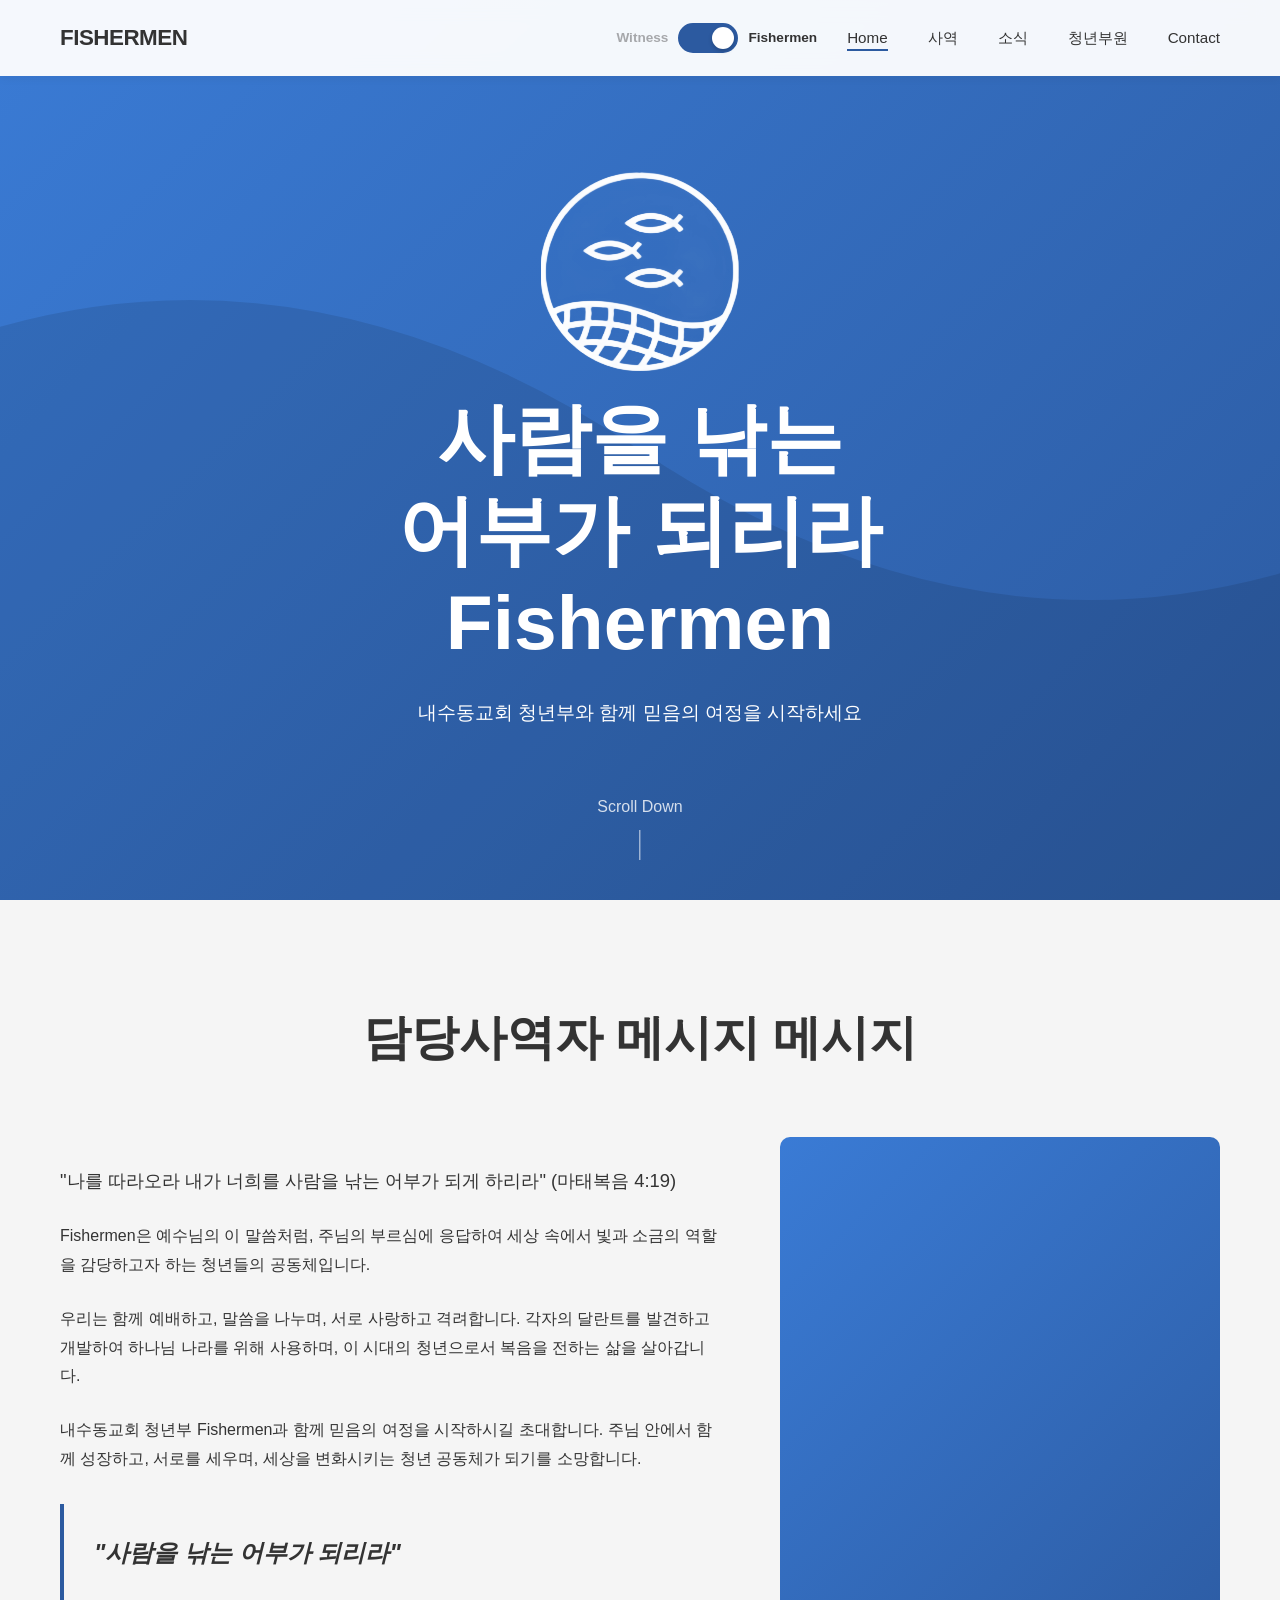
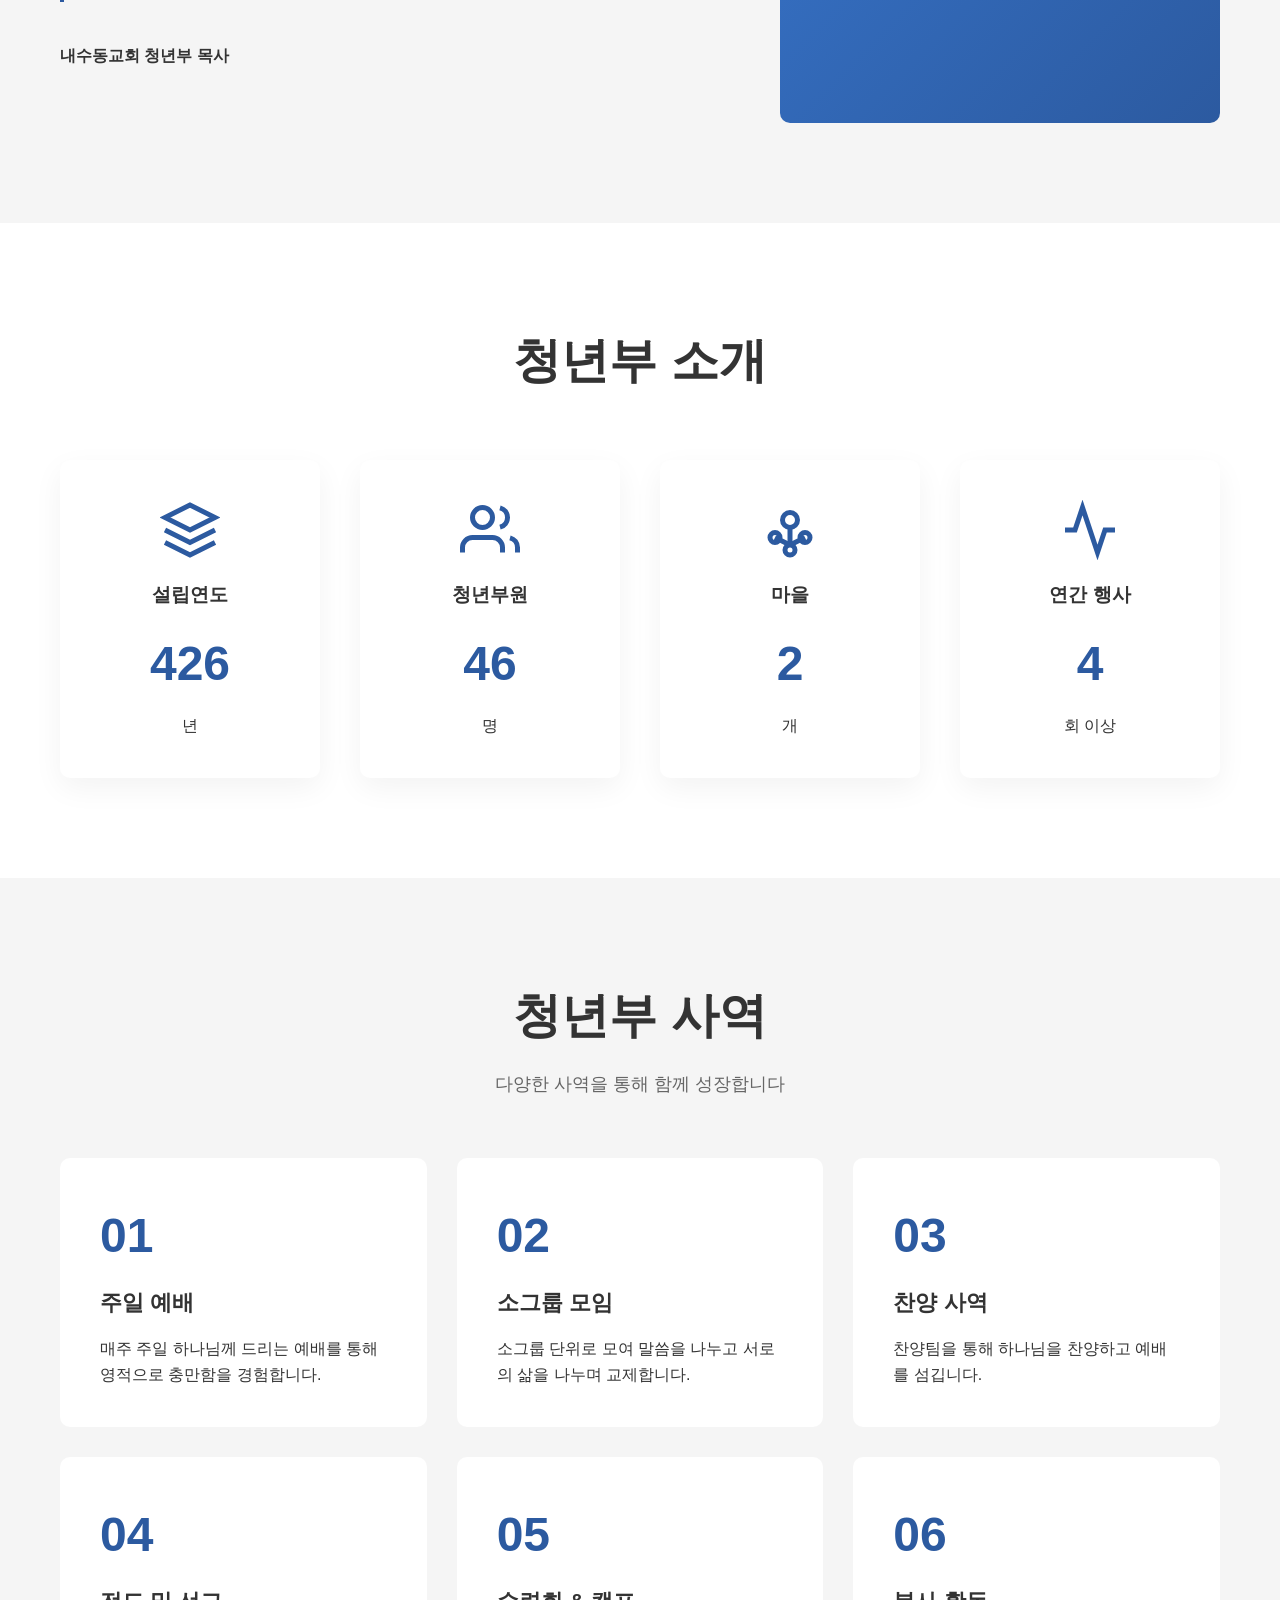
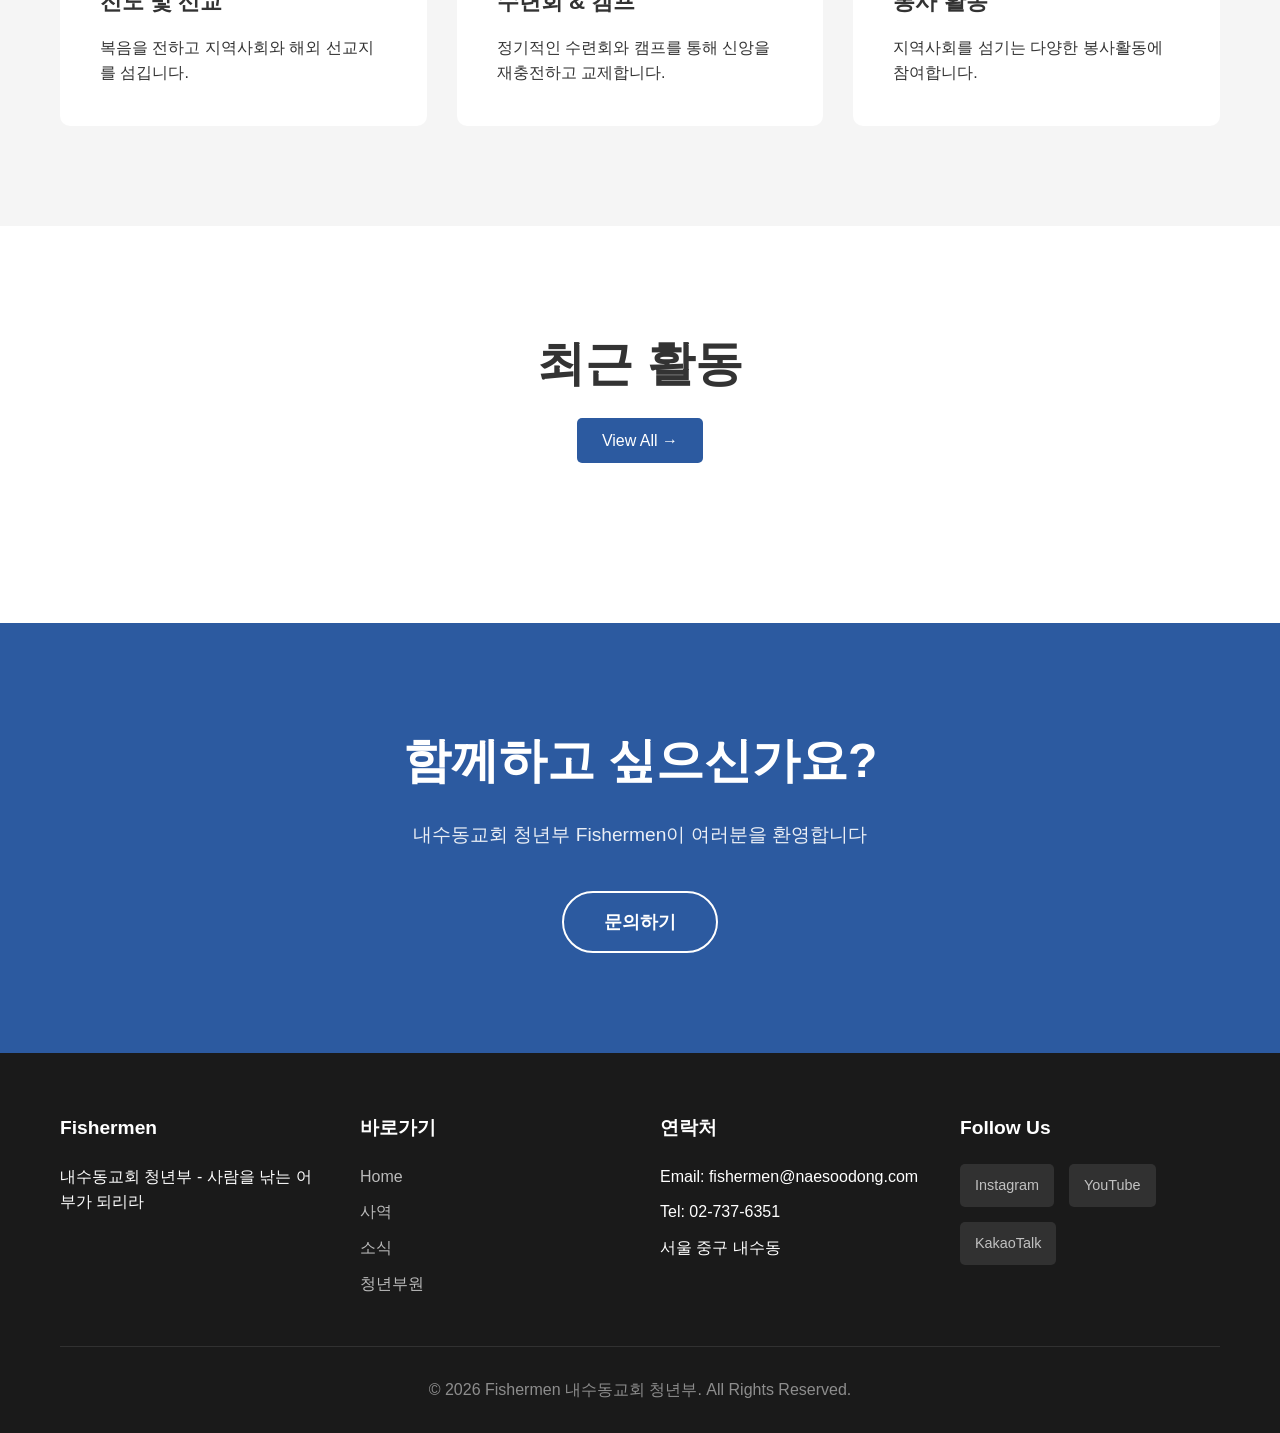
==== commit 6ee0323b: "update title" ====
--- a/index.html
+++ b/index.html
@@ -3,7 +3,7 @@
 <head>
     <meta charset="UTF-8">
     <meta name="viewport" content="width=device-width, initial-scale=1.0">
-    <title>Fishermen - 내수동교회 청년부</title>
+    <title>NaesooWF</title>
     <link rel="stylesheet" href="css/common.css">
     <link rel="stylesheet" href="css/home.css">
     <link rel="stylesheet" href="css/work.css">
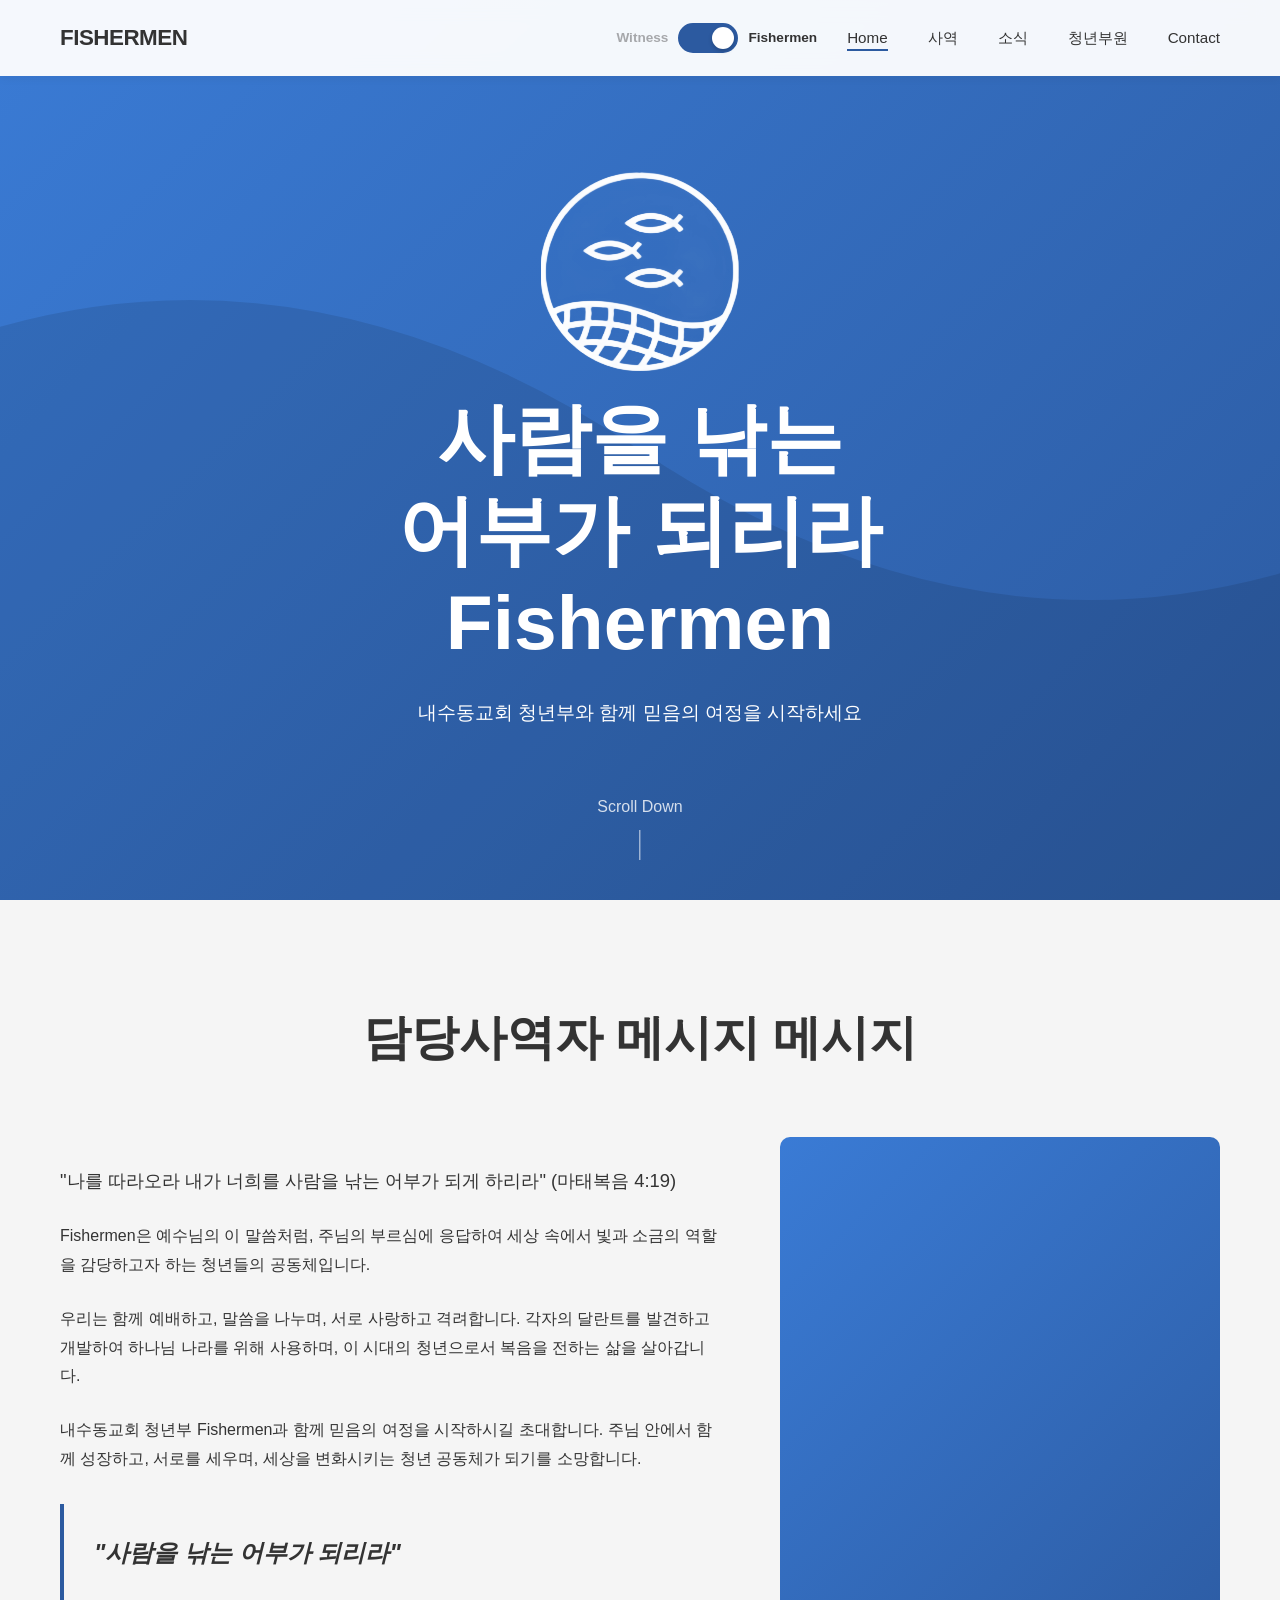
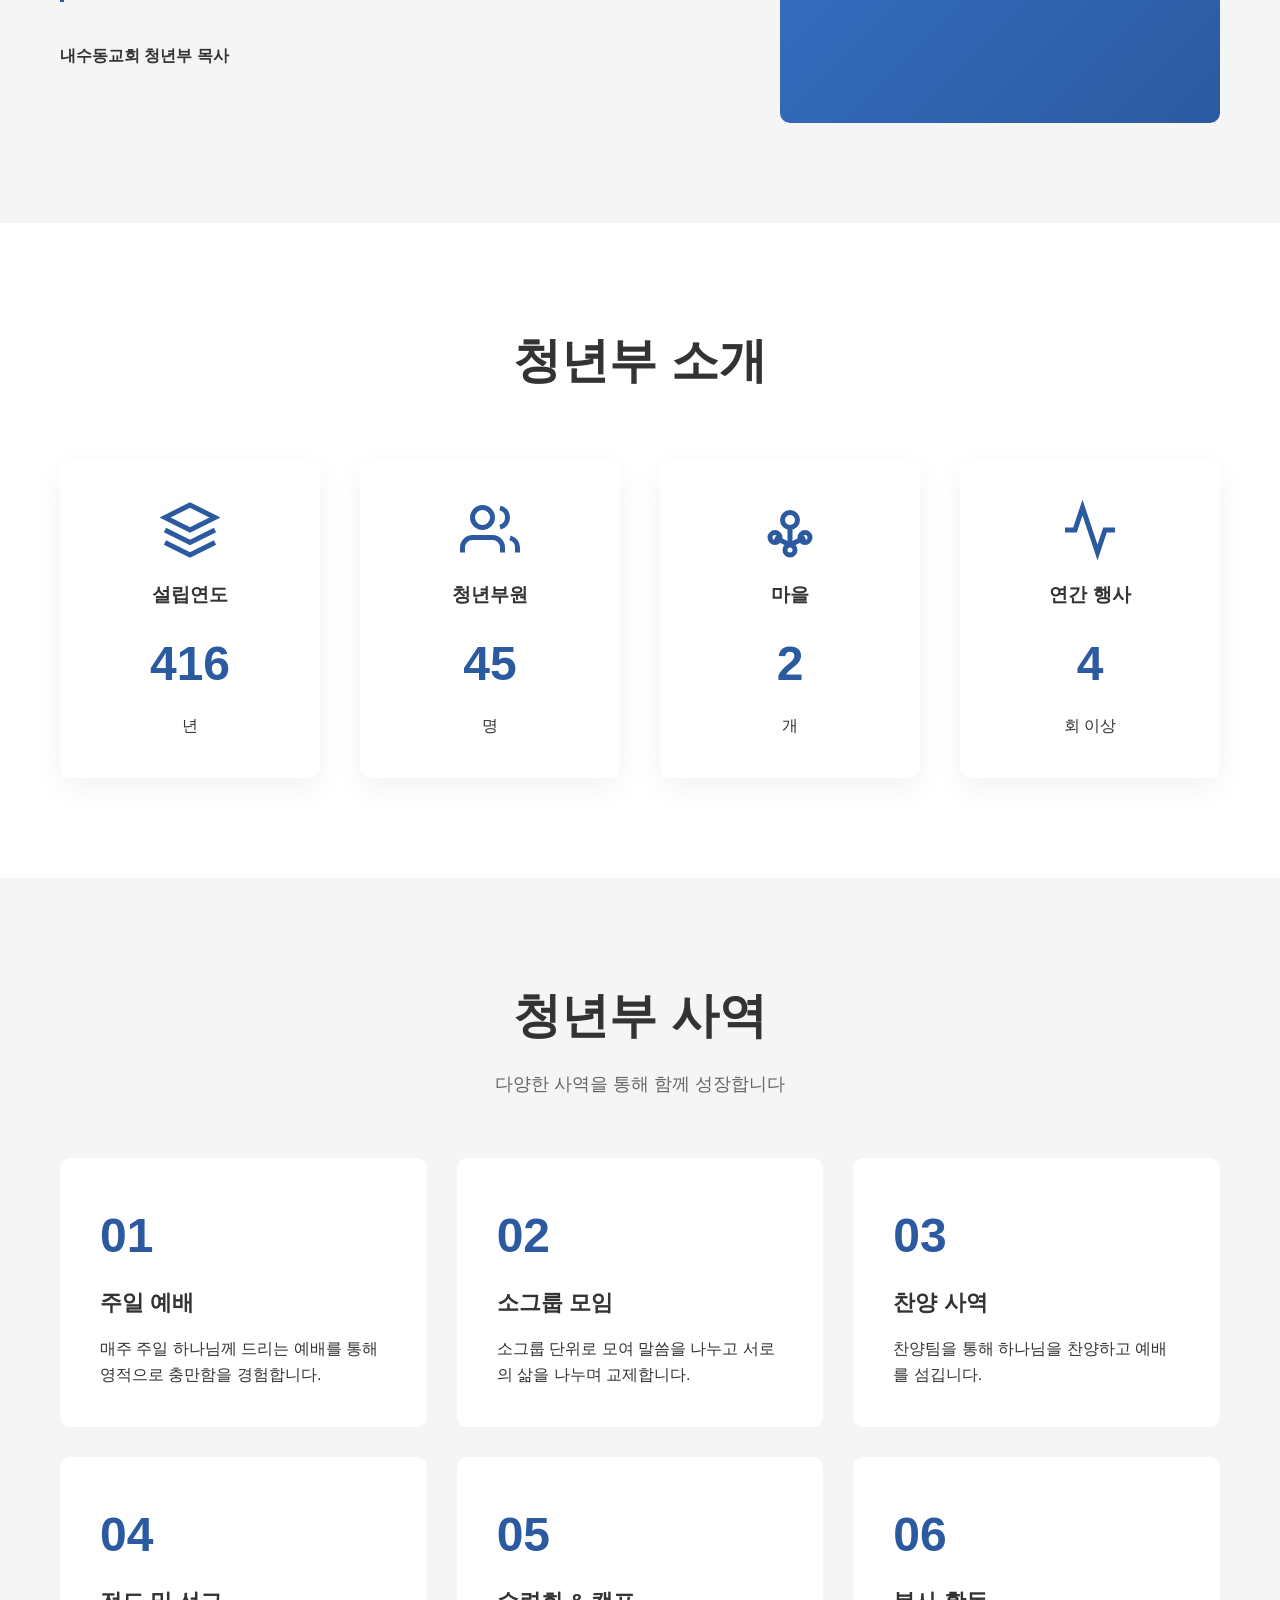
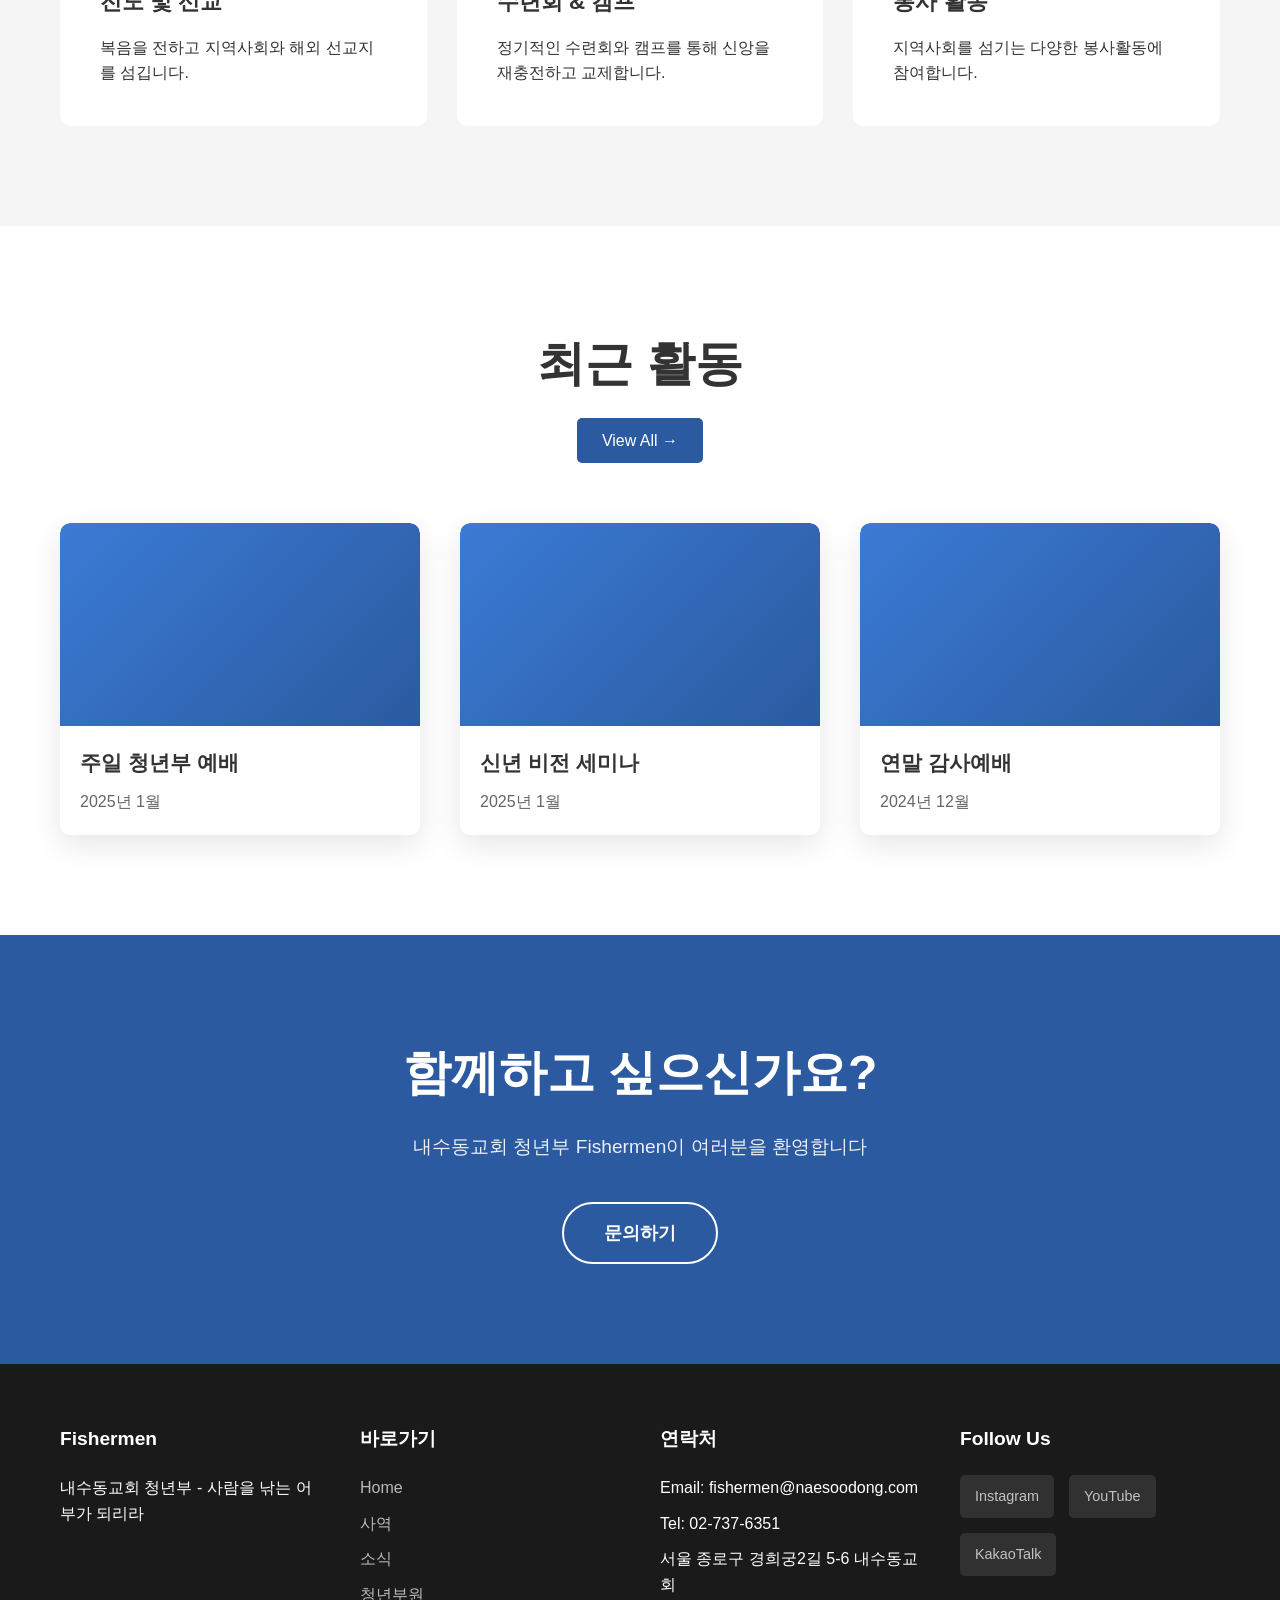
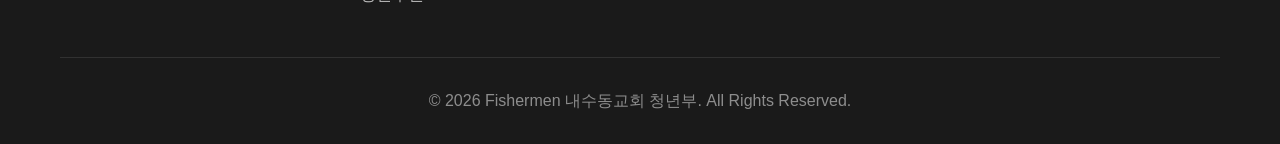
==== commit 44cf68ba: "update" ====
--- a/index.html
+++ b/index.html
@@ -241,7 +241,7 @@
                     <ul>
                         <li>Email: fishermen@naesoodong.com</li>
                         <li>Tel: 02-737-6351</li>
-                        <li>서울 중구 내수동</li>
+                        <li>서울 종로구 경희궁2길 5-6 내수동교회</li>
                     </ul>
                 </div>
                 <div class="footer-col">
